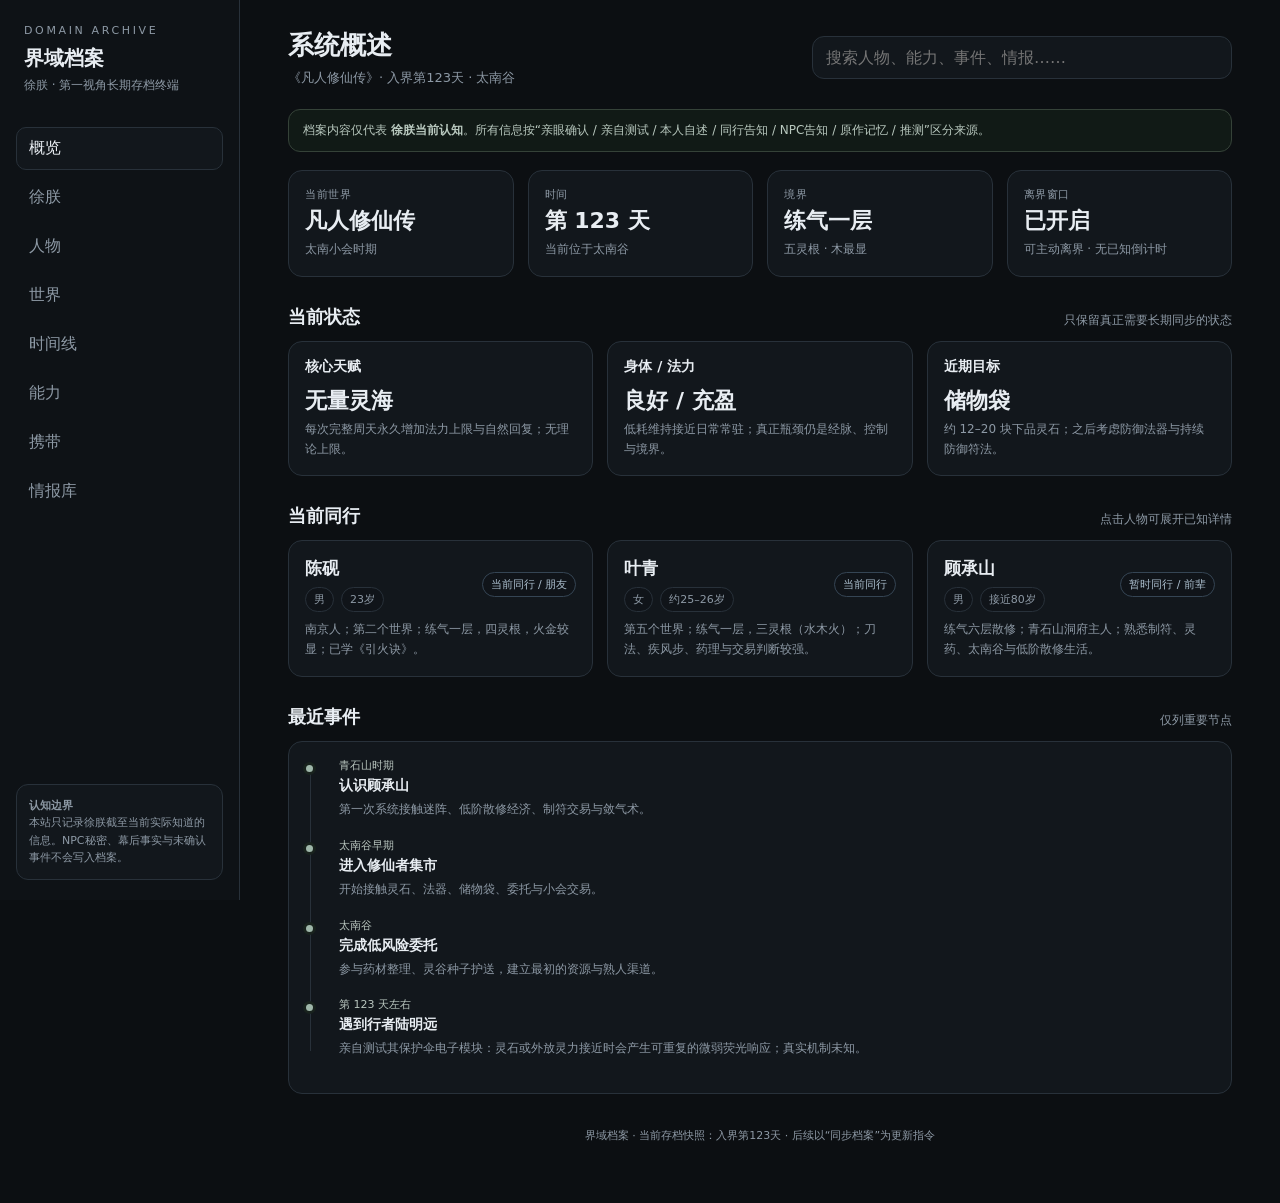
==== index.html @ 4cd14fdc "Add initial Jieyu Archive website" ====
<!doctype html>
<html lang="zh-CN">
<head>
<meta charset="utf-8" />
<meta name="viewport" content="width=device-width,initial-scale=1" />
<title>界域档案 · 徐朕</title>
<style>
:root{
  --bg:#0c0f12;--panel:#12171c;--panel2:#171d23;--text:#e8edf2;--muted:#8d99a5;--border:#28313a;
  --accent:#9fb7aa;--accent2:#c5d6cd;--danger:#c18f8f;--warn:#c9b889;--ok:#8fb39d;
}
*{box-sizing:border-box} html,body{margin:0;background:var(--bg);color:var(--text);font-family:Inter,ui-sans-serif,system-ui,-apple-system,"Segoe UI","PingFang SC","Microsoft YaHei",sans-serif}
button,input{font:inherit}.app{min-height:100vh;display:grid;grid-template-columns:240px 1fr}.sidebar{border-right:1px solid var(--border);padding:24px 16px;position:sticky;top:0;height:100vh;background:#0e1216}.brand{padding:0 8px 20px}.brand .eyebrow{font-size:11px;letter-spacing:.24em;color:var(--muted)}.brand h1{font-size:20px;margin:8px 0 4px}.brand p{margin:0;color:var(--muted);font-size:12px;line-height:1.6}.nav{display:flex;flex-direction:column;gap:6px;margin-top:12px}.nav button{border:1px solid transparent;background:transparent;color:var(--muted);padding:10px 12px;border-radius:10px;text-align:left;cursor:pointer}.nav button:hover,.nav button.active{color:var(--text);background:var(--panel);border-color:var(--border)}.side-note{position:absolute;bottom:20px;left:16px;right:16px;border:1px solid var(--border);background:var(--panel);border-radius:12px;padding:12px;font-size:11px;color:var(--muted);line-height:1.6}.main{padding:28px clamp(18px,4vw,48px) 60px;max-width:1400px;width:100%}.topbar{display:flex;gap:12px;align-items:center;justify-content:space-between;margin-bottom:22px}.title h2{margin:0;font-size:26px}.title p{margin:6px 0 0;color:var(--muted);font-size:13px}.search{width:min(420px,48vw);background:var(--panel);border:1px solid var(--border);border-radius:12px;color:var(--text);padding:11px 13px;outline:none}.search:focus{border-color:#51606c}.notice{border:1px solid #354238;background:#111a16;border-radius:12px;padding:12px 14px;color:#b9c9bf;font-size:12px;margin-bottom:18px}.grid{display:grid;gap:14px}.grid.cols4{grid-template-columns:repeat(4,minmax(0,1fr))}.grid.cols3{grid-template-columns:repeat(3,minmax(0,1fr))}.grid.cols2{grid-template-columns:repeat(2,minmax(0,1fr))}.card{background:var(--panel);border:1px solid var(--border);border-radius:14px;padding:16px;min-width:0}.card h3{font-size:14px;margin:0 0 10px}.card .big{font-size:22px;font-weight:650;margin:4px 0}.label{font-size:11px;color:var(--muted);letter-spacing:.06em}.muted{color:var(--muted)}.small{font-size:12px;line-height:1.65}.section{display:none}.section.active{display:block}.section-head{display:flex;align-items:end;justify-content:space-between;gap:12px;margin:28px 0 12px}.section-head h3{margin:0;font-size:18px}.section-head p{margin:0;color:var(--muted);font-size:12px}.chips{display:flex;gap:7px;flex-wrap:wrap}.chip{display:inline-flex;align-items:center;gap:5px;border:1px solid var(--border);border-radius:999px;padding:4px 8px;font-size:11px;color:var(--muted);background:#101419}.chip.ok{color:#adc9b7;border-color:#365044}.chip.warn{color:#d1c28f;border-color:#544b32}.chip.info{color:#a9bccb;border-color:#354554}.person{cursor:pointer;transition:.15s}.person:hover{transform:translateY(-1px);border-color:#3c4853}.person-top{display:flex;gap:10px;align-items:center;justify-content:space-between}.person-name{font-size:17px;font-weight:650}.person-meta{margin-top:8px;color:var(--muted);font-size:12px;line-height:1.65}.timeline{position:relative;padding-left:20px}.timeline:before{content:"";position:absolute;left:5px;top:8px;bottom:8px;width:1px;background:var(--border)}.event{position:relative;margin:0 0 18px;padding:0 0 0 14px}.event:before{content:"";position:absolute;left:-19px;top:7px;width:7px;height:7px;border-radius:50%;background:var(--accent);box-shadow:0 0 0 3px #18221d}.event h4{margin:0 0 5px;font-size:14px}.event p{margin:0;color:var(--muted);font-size:12px;line-height:1.65}.event .day{font-size:11px;color:#b9c6bf;margin-bottom:4px}.ability{display:flex;gap:14px;align-items:flex-start}.ability .symbol{width:38px;height:38px;border-radius:10px;border:1px solid var(--border);display:grid;place-items:center;background:var(--panel2);flex:none}.ability h4{margin:0 0 5px;font-size:14px}.ability p{margin:0;color:var(--muted);font-size:12px;line-height:1.6}.kv{display:grid;grid-template-columns:120px 1fr;gap:9px 14px;font-size:12px}.kv div:nth-child(odd){color:var(--muted)}.table{width:100%;border-collapse:collapse;font-size:12px}.table th,.table td{text-align:left;padding:10px 8px;border-bottom:1px solid var(--border);vertical-align:top}.table th{color:var(--muted);font-weight:500}.toolbar{display:flex;gap:8px;flex-wrap:wrap;margin-bottom:12px}.filter{border:1px solid var(--border);background:var(--panel);color:var(--muted);border-radius:999px;padding:7px 10px;font-size:11px;cursor:pointer}.filter.active{background:#18211c;color:var(--text);border-color:#3a4b41}.detail{margin-top:12px;border-top:1px solid var(--border);padding-top:12px;display:none}.person.open .detail{display:block}.world-split{display:grid;grid-template-columns:1fr 1fr;gap:14px}.source-tag{display:inline-block;padding:2px 6px;border-radius:6px;border:1px solid var(--border);font-size:10px;color:var(--muted);margin-left:6px}.footer{margin-top:34px;color:var(--muted);font-size:11px;text-align:center}
@media(max-width:900px){.app{grid-template-columns:1fr}.sidebar{position:static;height:auto;border-right:0;border-bottom:1px solid var(--border);padding:14px}.brand{padding-bottom:10px}.nav{flex-direction:row;overflow-x:auto}.nav button{white-space:nowrap}.side-note{position:static;margin-top:10px}.main{padding:20px 14px 80px}.grid.cols4,.grid.cols3{grid-template-columns:repeat(2,minmax(0,1fr))}.topbar{align-items:flex-start;flex-direction:column}.search{width:100%}.world-split{grid-template-columns:1fr}}
@media(max-width:560px){.grid.cols4,.grid.cols3,.grid.cols2{grid-template-columns:1fr}.kv{grid-template-columns:1fr}.kv div:nth-child(odd){margin-top:5px}.person-top{align-items:flex-start}}
</style>
</head>
<body>
<div class="app">
  <aside class="sidebar">
    <div class="brand"><div class="eyebrow">DOMAIN ARCHIVE</div><h1>界域档案</h1><p>徐朕 · 第一视角长期存档终端</p></div>
    <nav class="nav" id="nav">
      <button class="active" data-tab="overview">概览</button>
      <button data-tab="self">徐朕</button>
      <button data-tab="people">人物</button>
      <button data-tab="world">世界</button>
      <button data-tab="timeline">时间线</button>
      <button data-tab="abilities">能力</button>
      <button data-tab="inventory">携带</button>
      <button data-tab="intel">情报库</button>
    </nav>
    <div class="side-note"><b>认知边界</b><br>本站只记录徐朕截至当前实际知道的信息。NPC秘密、幕后事实与未确认事件不会写入档案。</div>
  </aside>

  <main class="main">
    <div class="topbar"><div class="title"><h2 id="pageTitle">系统概述</h2><p id="pageSub">《凡人修仙传》· 入界第123天 · 太南谷</p></div><input id="search" class="search" placeholder="搜索人物、能力、事件、情报……" /></div>
    <div class="notice">档案内容仅代表 <b>徐朕当前认知</b>。所有信息按“亲眼确认 / 亲自测试 / 本人自述 / 同行告知 / NPC告知 / 原作记忆 / 推测”区分来源。</div>

    <section class="section active" id="overview">
      <div class="grid cols4">
        <div class="card"><div class="label">当前世界</div><div class="big">凡人修仙传</div><div class="small muted">太南小会时期</div></div>
        <div class="card"><div class="label">时间</div><div class="big">第 123 天</div><div class="small muted">当前位于太南谷</div></div>
        <div class="card"><div class="label">境界</div><div class="big">练气一层</div><div class="small muted">五灵根 · 木最显</div></div>
        <div class="card"><div class="label">离界窗口</div><div class="big">已开启</div><div class="small muted">可主动离界 · 无已知倒计时</div></div>
      </div>
      <div class="section-head"><h3>当前状态</h3><p>只保留真正需要长期同步的状态</p></div>
      <div class="grid cols3">
        <div class="card"><h3>核心天赋</h3><div class="big">无量灵海</div><div class="small muted">每次完整周天永久增加法力上限与自然回复；无理论上限。</div></div>
        <div class="card"><h3>身体 / 法力</h3><div class="big">良好 / 充盈</div><div class="small muted">低耗维持接近日常常驻；真正瓶颈仍是经脉、控制与境界。</div></div>
        <div class="card"><h3>近期目标</h3><div class="big">储物袋</div><div class="small muted">约 12–20 块下品灵石；之后考虑防御法器与持续防御符法。</div></div>
      </div>
      <div class="section-head"><h3>当前同行</h3><p>点击人物可展开已知详情</p></div>
      <div class="grid cols3" id="overviewPeople"></div>
      <div class="section-head"><h3>最近事件</h3><p>仅列重要节点</p></div>
      <div class="card"><div class="timeline" id="recentTimeline"></div></div>
    </section>

    <section class="section" id="self">
      <div class="grid cols2">
        <div class="card"><h3>基础资料</h3><div class="kv"><div>姓名</div><div>徐朕</div><div>性别 / 年龄</div><div>男 · 24岁</div><div>身高 / 体重</div><div>185cm · 约70kg</div><div>现实背景</div><div>普通大专学历，无业，独居</div><div>已知技能</div><div>会开车；喜欢AI与科技产品；养蚂蚁发烧友</div><div>性格倾向</div><div>偏理性；不喜欢强行当队长</div></div></div>
        <div class="card"><h3>当前修行</h3><div class="kv"><div>境界</div><div>练气一层</div><div>灵根</div><div>五灵根：木最显，水土其次，火金较弱</div><div>主修</div><div>《长春功》前两层</div><div>状态</div><div>第一层稳定修炼中</div><div>离界窗口</div><div>已开启，可主动离界</div></div></div>
      </div>
      <div class="section-head"><h3>无量灵海</h3><p>核心长期成长记录</p></div>
      <div class="card"><div class="ability"><div class="symbol">∞</div><div><h4>无量灵海</h4><p>与生俱来。每完成一次完整周天，法力/灵力上限与自然回复速度永久增加，没有理论上限。可以与正式功法周天同步增长。</p><div class="chips" style="margin-top:10px"><span class="chip ok">亲自确认</span><span class="chip">永久成长</span><span class="chip">无需外部资源</span></div></div></div><hr style="border:0;border-top:1px solid var(--border);margin:16px 0"><div class="small"><b>明确限制：</b>不自动提升境界、单发法术威力、肉身、悟性。法力多 ≠ 瞬间输出无限；受经脉、身体承载、控制、境界与术法结构限制。</div></div>
      <div class="section-head"><h3>已知成长节点</h3></div>
      <div class="card"><div class="timeline"><div class="event"><div class="day">七玄门早期</div><h4>低强度行气逐渐可以边做事边维持</h4><p>搬药、赶路、重复工作时可保持部分周天。</p></div><div class="event"><div class="day">七玄门大战后</div><h4>连续火弹证明续航优势可用于斗法</h4><p>单发强度普通，但可把斗法拖入“谁先耗尽”的持续消耗。</p></div><div class="event"><div class="day">太南谷前</div><h4>低耗技能开始接近日常常驻</h4><p>敛气术等低强度消耗逐渐能被自然回复覆盖。</p></div></div></div>
    </section>

    <section class="section" id="people">
      <div class="toolbar" id="peopleFilters"><button class="filter active" data-filter="all">全部</button><button class="filter" data-filter="current">当前同行</button><button class="filter" data-filter="walker">行者</button><button class="filter" data-filter="npc">本世界人物</button><button class="filter" data-filter="apart">已分开</button></div>
      <div class="grid cols3" id="peopleGrid"></div>
    </section>

    <section class="section" id="world">
      <div class="grid cols3"><div class="card"><div class="label">世界 01</div><div class="big">凡人修仙传</div><div class="small muted">当前仍在世界内 · 离界窗口已开启</div></div><div class="card"><div class="label">已知地点</div><div class="big">5+</div><div class="small muted">七玄门、嘉元城、青石山、太南谷等</div></div><div class="card"><div class="label">世界状态</div><div class="big">已偏离原作</div><div class="small muted">原作只作为进入时的初始条件，不再视为固定剧情。</div></div></div>
      <div class="section-head"><h3>现实确认 vs 原作记忆</h3></div>
      <div class="world-split"><div class="card"><h3>进入后亲自确认</h3><ul class="small muted"><li>灵根、练气体系、灵石、法器、符箓、坊市/小会真实存在。</li><li>低阶散修生活核心是资源、交易、修炼与风险控制。</li><li>太南谷为修仙者聚集地之一。</li><li>七玄门大战中确有修仙者介入。</li></ul></div><div class="card"><h3>穿越前原作记忆</h3><ul class="small muted"><li>韩立是原作关键人物。</li><li>太南谷与原作早期修仙路线有关。</li><li>原作剧情现在只能作为参考，不能当作未来必然事件。</li></ul></div></div>
      <div class="section-head"><h3>已知地点</h3></div><div class="grid cols3"><div class="card"><h3>彩霞山 · 七玄门</h3><p class="small muted">早期落脚与修炼起点；已发生野狼帮大战。</p></div><div class="card"><h3>嘉元城</h3><p class="small muted">离开七玄门后的重要过渡地。</p></div><div class="card"><h3>青石山</h3><p class="small muted">顾承山洞府所在地；首次系统接触迷阵与散修生活。</p></div><div class="card"><h3>太南谷</h3><p class="small muted">当前所在地；散修交易、小会、委托与法器市场。</p></div></div>
    </section>

    <section class="section" id="timeline"><div class="card"><div class="timeline" id="fullTimeline"></div></div></section>

    <section class="section" id="abilities"><div class="grid cols2" id="abilitiesGrid"></div></section>

    <section class="section" id="inventory">
      <div class="grid cols4"><div class="card"><div class="label">私人灵石</div><div class="big">约 3</div><div class="small muted">下品灵石</div></div><div class="card"><div class="label">火弹符</div><div class="big">约 16</div><div class="small muted">自留</div></div><div class="card"><div class="label">护身符</div><div class="big">约 6</div><div class="small muted">自留</div></div><div class="card"><div class="label">共同资金</div><div class="big">0</div><div class="small muted">此前用于陈砚《引火诀》</div></div></div>
      <div class="section-head"><h3>携带清单</h3></div>
      <div class="card"><table class="table"><thead><tr><th>物品</th><th>分类</th><th>来源</th><th>当前认知</th></tr></thead><tbody><tr><td>《长春功》前两层</td><td>功法资料</td><td>韩立</td><td>当前主修</td></tr><tr><td>基础木行吐纳</td><td>功法资料</td><td>韩立</td><td>入门基础</td></tr><tr><td>《常用药录》</td><td>书籍</td><td>青牛镇</td><td>凡俗药材知识</td></tr><tr><td>火弹符 ×约16</td><td>战斗符箓</td><td>自行制作</td><td>可用于快速释放火弹</td></tr><tr><td>护身符 ×约6</td><td>防御符箓</td><td>自行制作</td><td>当前重要保命储备</td></tr></tbody></table></div>
    </section>

    <section class="section" id="intel">
      <div class="grid cols2" id="intelGrid"></div>
    </section>
    <div class="footer">界域档案 · 当前存档快照：入界第123天 · 后续以“同步档案”为更新指令</div>
  </main>
</div>
<script>
const people=[
 {name:'陈砚',gender:'男',age:'23岁',type:'walker current',status:'当前同行 / 朋友',summary:'南京人；第二个世界；练气一层，四灵根，火金较显；已学《引火诀》。',detail:'和徐朕在前往七玄门途中相识。当前实战手段仍少，但已正式进入修仙体系。',source:'本人自述 + 亲眼确认'},
 {name:'叶青',gender:'女',age:'约25–26岁',type:'walker current',status:'当前同行',summary:'第五个世界；练气一层，三灵根（水木火）；刀法、疾风步、药理与交易判断较强。',detail:'比徐朕更早进入本世界约四个月，曾通过厉飞雨路线建立七玄门身份与资源。',source:'本人自述 + 亲眼确认'},
 {name:'顾承山',gender:'男',age:'接近80岁',type:'npc current',status:'暂时同行 / 前辈',summary:'练气六层散修；青石山洞府主人；熟悉制符、灵药、太南谷与低阶散修生活。',detail:'曾用二十张火弹符换取敛气术，并带徐朕等进入太南谷。',source:'NPC自述 + 亲眼确认'},
 {name:'陆明远',gender:'男',age:'约25岁',type:'walker',status:'初步合作',summary:'杭州人；第三个世界；练气一层，四灵根，偏土；现实做过机械设计。',detail:'前一明确世界为《生化危机》电影版。持有保护伞设施工业腕带与若干传感器/电子模块。已和徐朕约定有机会共同研究“科技 × 超凡”。',source:'本人自述 + 部分亲自测试'},
 {name:'沈修',gender:'男',age:'表面约20岁',type:'walker apart',status:'已分开 / 去向未知',summary:'第四个世界；无灵根；有弱念动力，几公斤级，精细控制较好。',detail:'最后确认时离界窗口已经开启，之后选择留一段时间再离界；目前无法确认是否仍在本世界。',source:'本人自述 + 亲眼确认'},
 {name:'韩立',gender:'男',age:'约17岁',type:'npc apart',status:'可信联系人 / 已分开',summary:'本世界重要人物。曾给予徐朕基础修仙体系的关键帮助。',detail:'包括测灵根、行气、护体行气、驱物术、火弹术、《长春功》前两层、护身符等。关系不是师徒，也不是无条件盟友。',source:'亲眼确认'},
];
const events=[
 {day:'第 1 天',title:'进入《凡人修仙传》',text:'以镜州普通青年身份进入世界；无传统任务面板。'},
 {day:'早期',title:'加入七玄门药童体系',text:'与陈砚、沈修相识，并逐步接触韩立。'},
 {day:'七玄门时期',title:'确认五灵根并开始修仙',text:'韩立测得五灵根；学习基础行气、护体、驱物术与火弹术。'},
 {day:'第 85 天',title:'七玄门大战 · 首次修仙者实战',text:'连续释放7枚火弹消耗敌方黄色护罩；经脉先出现胀痛。证明无量灵海有明显续航优势，但护身符被敌方法术击碎也证明并不无敌。'},
 {day:'大战后',title:'随韩立离开七玄门',text:'获得《长春功》前两层，开始真正建立练气修炼体系。'},
 {day:'约第 93 天',title:'离界窗口首次开启',text:'可以主动离界，但没有倒计时；选择继续留在本世界。'},
 {day:'青石山时期',title:'认识顾承山',text:'第一次系统接触迷阵、低阶散修经济、制符交易与敛气术。'},
 {day:'太南谷早期',title:'进入修仙者集市',text:'开始接触灵石、法器、储物袋、委托与小会交易。'},
 {day:'太南谷',title:'完成低风险委托',text:'参与药材整理、灵谷种子护送，建立最初的资源与熟人渠道。'},
 {day:'第 123 天左右',title:'遇到行者陆明远',text:'亲自测试其保护伞电子模块：灵石或外放灵力接近时会产生可重复的微弱荧光响应；真实机制未知。'},
];
const abilities=[
 ['无量灵海','天赋','每次完整周天永久增加法力上限与自然回复，无理论上限。','瓶颈：经脉、肉身、控制、境界、术法结构。','亲自确认'],
 ['《长春功》','功法','当前主修，第一层稳定修炼中；正式周天可同步推动无量灵海。','五灵根导致外界吸灵效率仍差。','韩立传授'],
 ['火弹术','法术','入门；单发普通，但连续施放续航优势明显。','高速连续施放会先压到经脉吞吐。','亲自实战'],
 ['驱物术','法术','入门；可控制小石子、短刀级物体并进行粗糙轨迹控制。','精细控制和速度仍弱。','韩立传授'],
 ['敛气术','法术','入门；低耗，可长期维持，降低灵力异常的外在显眼程度。','瞒不过高阶修士认真探查。','顾承山交易'],
 ['护体行气','技巧','将灵力附于皮肉筋骨附近，减轻冲击。','不是完整防御术法，更不是无敌罡气。','韩立传授'],
 ['灵力灌体','技巧','可短时强化拳脚、腿部爆发与局部抗击。','身体和经脉仍承受反冲。','自行摸索'],
 ['疾风步','武学','凡俗轻功，可与灵力灌腿结合形成更稳定的短距爆发。','目前仍属入门。','叶青交换'],
 ['制符','技艺','火弹符已较稳定；护身符初学。适合把日常恢复溢出的灵力转化为库存。','材料、手腕、精神、成功率与销售渠道仍是瓶颈。','韩立/顾承山指点'],
];
const intel=[
 ['陆明远：保护伞电子模块会响应灵力','亲自测试','已确认','灵石或外放灵力靠近时产生可重复微弱荧光；强度似乎随灵力增强而变。'],
 ['保护伞电子模块的真实响应机制','未知','未确认','可能是材料本身响应、电子结构受影响或其他机制；现阶段无仪器无法判断。'],
 ['离界窗口因人而异','综合观察','高可信推测','徐朕、沈修、陆明远等开启时间不同；不像统一世界任务。'],
 ['离界窗口可作为紧急撤离手段','自身感知','推测','需要集中意识，因此不能视为濒死自动保命。'],
 ['原作剧情会继续按原作发生','原作记忆','不可靠','进入世界后已有多名行者产生干预，原作只能用于辨认初始背景。'],
 ['低阶散修委托存在真实风险差','顾承山告知','已确认','纸面上的“低阶”“安全”等描述不能替代现场判断。'],
];
function personCard(p){return `<div class="card person" data-type="${p.type}" data-search="${p.name} ${p.summary} ${p.detail}"><div class="person-top"><div><div class="person-name">${p.name}</div><div class="chips" style="margin-top:7px"><span class="chip">${p.gender}</span><span class="chip">${p.age}</span></div></div><span class="chip info">${p.status}</span></div><div class="person-meta">${p.summary}</div><div class="detail small"><b>已知详情</b><br>${p.detail}<br><br><span class="muted">信息来源：${p.source}</span></div></div>`}
function eventHtml(e){return `<div class="event" data-search="${e.day} ${e.title} ${e.text}"><div class="day">${e.day}</div><h4>${e.title}</h4><p>${e.text}</p></div>`}
function abilityHtml(a){return `<div class="card" data-search="${a.join(' ')}"><div class="ability"><div class="symbol">${a[0][0]}</div><div><h4>${a[0]}</h4><div class="chips" style="margin-bottom:8px"><span class="chip">${a[1]}</span><span class="chip ok">${a[4]}</span></div><p>${a[2]}</p><p style="margin-top:7px"><b>限制：</b>${a[3]}</p></div></div></div>`}
function intelHtml(x){return `<div class="card" data-search="${x.join(' ')}"><h3>${x[0]}</h3><div class="chips"><span class="chip">${x[1]}</span><span class="chip ${x[2].includes('确认')?'ok':'warn'}">${x[2]}</span></div><p class="small muted">${x[3]}</p></div>`}
document.querySelector('#peopleGrid').innerHTML=people.map(personCard).join('');
document.querySelector('#overviewPeople').innerHTML=people.filter(p=>p.type.includes('current')).map(personCard).join('');
document.querySelector('#fullTimeline').innerHTML=events.map(eventHtml).join('');
document.querySelector('#recentTimeline').innerHTML=events.slice(-4).map(eventHtml).join('');
document.querySelector('#abilitiesGrid').innerHTML=abilities.map(abilityHtml).join('');
document.querySelector('#intelGrid').innerHTML=intel.map(intelHtml).join('');

document.addEventListener('click',e=>{const pc=e.target.closest('.person');if(pc) pc.classList.toggle('open')});
const titles={overview:['系统概述','《凡人修仙传》· 入界第123天 · 太南谷'],self:['徐朕档案','当前个人能力、状态与成长记录'],people:['人物档案','只显示徐朕已经掌握的人物信息'],world:['世界档案','世界现实与原作记忆分离记录'],timeline:['时间线','重要事件与成长节点'],abilities:['能力与技艺','来源、效果、限制与掌握程度'],inventory:['携带与资源','当前已知个人物品与资源'],intel:['情报库','确认、传闻、推测与未知机制']};
document.querySelectorAll('#nav button').forEach(btn=>btn.addEventListener('click',()=>{document.querySelectorAll('#nav button').forEach(b=>b.classList.remove('active'));btn.classList.add('active');document.querySelectorAll('.section').forEach(s=>s.classList.remove('active'));document.getElementById(btn.dataset.tab).classList.add('active');document.getElementById('pageTitle').textContent=titles[btn.dataset.tab][0];document.getElementById('pageSub').textContent=titles[btn.dataset.tab][1];window.scrollTo({top:0,behavior:'smooth'});}));
document.querySelectorAll('#peopleFilters .filter').forEach(b=>b.addEventListener('click',()=>{document.querySelectorAll('#peopleFilters .filter').forEach(x=>x.classList.remove('active'));b.classList.add('active');const f=b.dataset.filter;document.querySelectorAll('#peopleGrid .person').forEach(c=>{c.style.display=(f==='all'||c.dataset.type.includes(f))?'block':'none'})}));
document.getElementById('search').addEventListener('input',e=>{const q=e.target.value.trim().toLowerCase();document.querySelectorAll('[data-search]').forEach(el=>{el.style.opacity=!q||el.dataset.search.toLowerCase().includes(q)?'1':'.18'});});
</script>
</body>
</html>
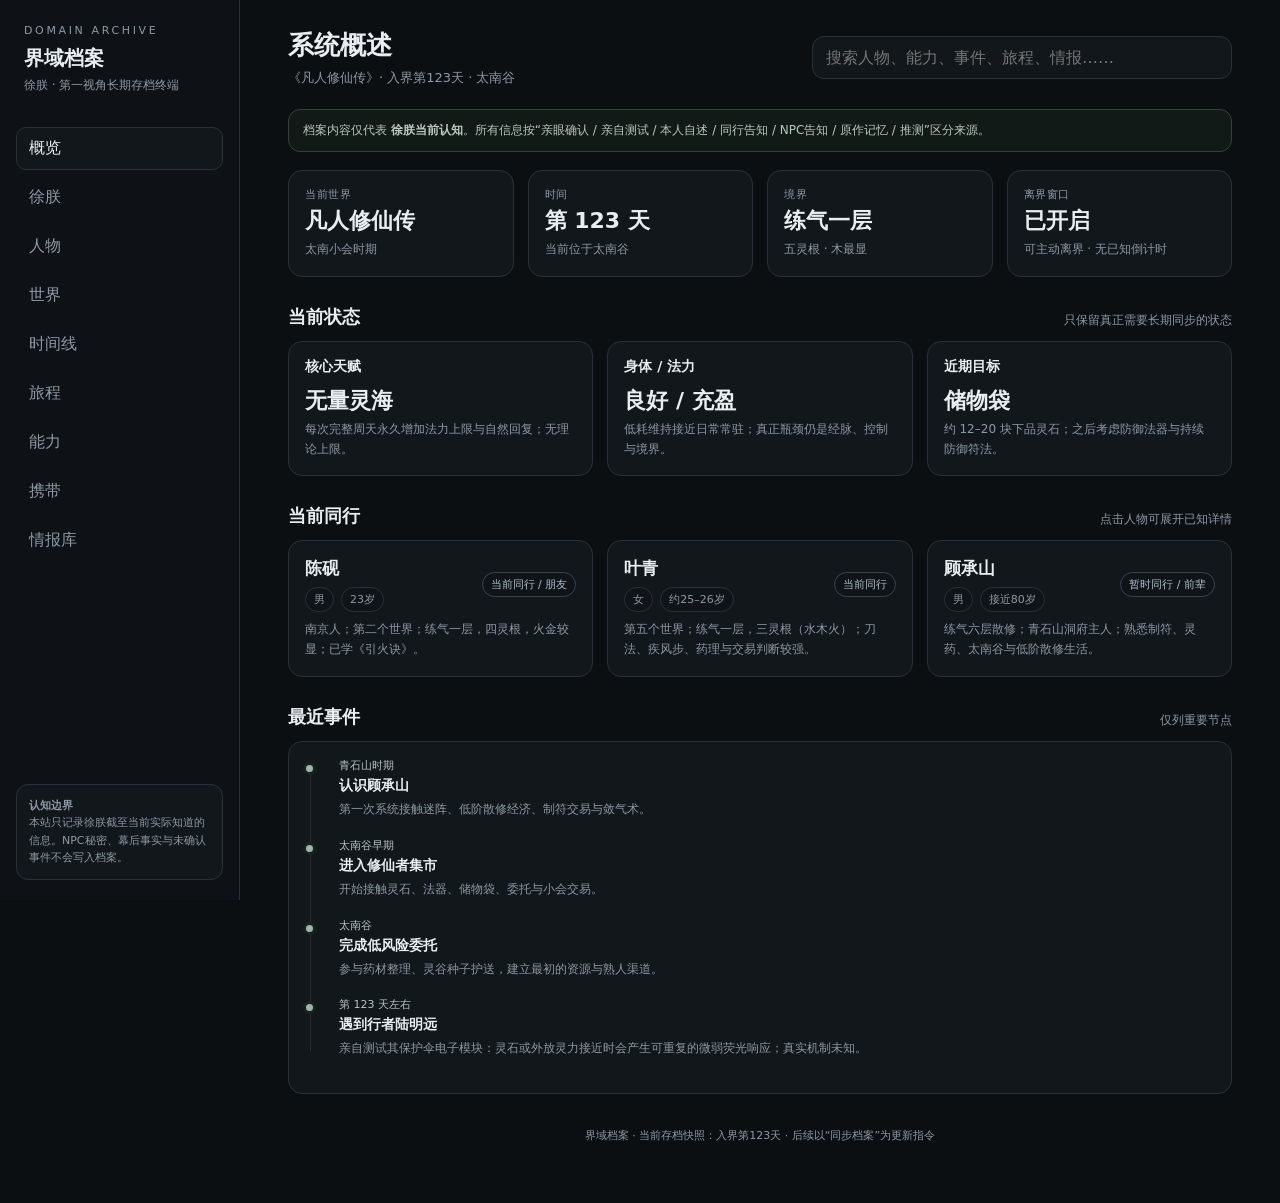
==== commit 0bf01dad: "Center desktop layout and add Journey archive view" ====
--- a/index.html
+++ b/index.html
@@ -9,10 +9,18 @@
   --bg:#0c0f12;--panel:#12171c;--panel2:#171d23;--text:#e8edf2;--muted:#8d99a5;--border:#28313a;
   --accent:#9fb7aa;--accent2:#c5d6cd;--danger:#c18f8f;--warn:#c9b889;--ok:#8fb39d;
 }
-*{box-sizing:border-box} html,body{margin:0;background:var(--bg);color:var(--text);font-family:Inter,ui-sans-serif,system-ui,-apple-system,"Segoe UI","PingFang SC","Microsoft YaHei",sans-serif}
-button,input{font:inherit}.app{min-height:100vh;display:grid;grid-template-columns:240px 1fr}.sidebar{border-right:1px solid var(--border);padding:24px 16px;position:sticky;top:0;height:100vh;background:#0e1216}.brand{padding:0 8px 20px}.brand .eyebrow{font-size:11px;letter-spacing:.24em;color:var(--muted)}.brand h1{font-size:20px;margin:8px 0 4px}.brand p{margin:0;color:var(--muted);font-size:12px;line-height:1.6}.nav{display:flex;flex-direction:column;gap:6px;margin-top:12px}.nav button{border:1px solid transparent;background:transparent;color:var(--muted);padding:10px 12px;border-radius:10px;text-align:left;cursor:pointer}.nav button:hover,.nav button.active{color:var(--text);background:var(--panel);border-color:var(--border)}.side-note{position:absolute;bottom:20px;left:16px;right:16px;border:1px solid var(--border);background:var(--panel);border-radius:12px;padding:12px;font-size:11px;color:var(--muted);line-height:1.6}.main{padding:28px clamp(18px,4vw,48px) 60px;max-width:1400px;width:100%}.topbar{display:flex;gap:12px;align-items:center;justify-content:space-between;margin-bottom:22px}.title h2{margin:0;font-size:26px}.title p{margin:6px 0 0;color:var(--muted);font-size:13px}.search{width:min(420px,48vw);background:var(--panel);border:1px solid var(--border);border-radius:12px;color:var(--text);padding:11px 13px;outline:none}.search:focus{border-color:#51606c}.notice{border:1px solid #354238;background:#111a16;border-radius:12px;padding:12px 14px;color:#b9c9bf;font-size:12px;margin-bottom:18px}.grid{display:grid;gap:14px}.grid.cols4{grid-template-columns:repeat(4,minmax(0,1fr))}.grid.cols3{grid-template-columns:repeat(3,minmax(0,1fr))}.grid.cols2{grid-template-columns:repeat(2,minmax(0,1fr))}.card{background:var(--panel);border:1px solid var(--border);border-radius:14px;padding:16px;min-width:0}.card h3{font-size:14px;margin:0 0 10px}.card .big{font-size:22px;font-weight:650;margin:4px 0}.label{font-size:11px;color:var(--muted);letter-spacing:.06em}.muted{color:var(--muted)}.small{font-size:12px;line-height:1.65}.section{display:none}.section.active{display:block}.section-head{display:flex;align-items:end;justify-content:space-between;gap:12px;margin:28px 0 12px}.section-head h3{margin:0;font-size:18px}.section-head p{margin:0;color:var(--muted);font-size:12px}.chips{display:flex;gap:7px;flex-wrap:wrap}.chip{display:inline-flex;align-items:center;gap:5px;border:1px solid var(--border);border-radius:999px;padding:4px 8px;font-size:11px;color:var(--muted);background:#101419}.chip.ok{color:#adc9b7;border-color:#365044}.chip.warn{color:#d1c28f;border-color:#544b32}.chip.info{color:#a9bccb;border-color:#354554}.person{cursor:pointer;transition:.15s}.person:hover{transform:translateY(-1px);border-color:#3c4853}.person-top{display:flex;gap:10px;align-items:center;justify-content:space-between}.person-name{font-size:17px;font-weight:650}.person-meta{margin-top:8px;color:var(--muted);font-size:12px;line-height:1.65}.timeline{position:relative;padding-left:20px}.timeline:before{content:"";position:absolute;left:5px;top:8px;bottom:8px;width:1px;background:var(--border)}.event{position:relative;margin:0 0 18px;padding:0 0 0 14px}.event:before{content:"";position:absolute;left:-19px;top:7px;width:7px;height:7px;border-radius:50%;background:var(--accent);box-shadow:0 0 0 3px #18221d}.event h4{margin:0 0 5px;font-size:14px}.event p{margin:0;color:var(--muted);font-size:12px;line-height:1.65}.event .day{font-size:11px;color:#b9c6bf;margin-bottom:4px}.ability{display:flex;gap:14px;align-items:flex-start}.ability .symbol{width:38px;height:38px;border-radius:10px;border:1px solid var(--border);display:grid;place-items:center;background:var(--panel2);flex:none}.ability h4{margin:0 0 5px;font-size:14px}.ability p{margin:0;color:var(--muted);font-size:12px;line-height:1.6}.kv{display:grid;grid-template-columns:120px 1fr;gap:9px 14px;font-size:12px}.kv div:nth-child(odd){color:var(--muted)}.table{width:100%;border-collapse:collapse;font-size:12px}.table th,.table td{text-align:left;padding:10px 8px;border-bottom:1px solid var(--border);vertical-align:top}.table th{color:var(--muted);font-weight:500}.toolbar{display:flex;gap:8px;flex-wrap:wrap;margin-bottom:12px}.filter{border:1px solid var(--border);background:var(--panel);color:var(--muted);border-radius:999px;padding:7px 10px;font-size:11px;cursor:pointer}.filter.active{background:#18211c;color:var(--text);border-color:#3a4b41}.detail{margin-top:12px;border-top:1px solid var(--border);padding-top:12px;display:none}.person.open .detail{display:block}.world-split{display:grid;grid-template-columns:1fr 1fr;gap:14px}.source-tag{display:inline-block;padding:2px 6px;border-radius:6px;border:1px solid var(--border);font-size:10px;color:var(--muted);margin-left:6px}.footer{margin-top:34px;color:var(--muted);font-size:11px;text-align:center}
-@media(max-width:900px){.app{grid-template-columns:1fr}.sidebar{position:static;height:auto;border-right:0;border-bottom:1px solid var(--border);padding:14px}.brand{padding-bottom:10px}.nav{flex-direction:row;overflow-x:auto}.nav button{white-space:nowrap}.side-note{position:static;margin-top:10px}.main{padding:20px 14px 80px}.grid.cols4,.grid.cols3{grid-template-columns:repeat(2,minmax(0,1fr))}.topbar{align-items:flex-start;flex-direction:column}.search{width:100%}.world-split{grid-template-columns:1fr}}
-@media(max-width:560px){.grid.cols4,.grid.cols3,.grid.cols2{grid-template-columns:1fr}.kv{grid-template-columns:1fr}.kv div:nth-child(odd){margin-top:5px}.person-top{align-items:flex-start}}
+*{box-sizing:border-box}html,body{margin:0;background:var(--bg);color:var(--text);font-family:Inter,ui-sans-serif,system-ui,-apple-system,"Segoe UI","PingFang SC","Microsoft YaHei",sans-serif}button,input{font:inherit}
+.app{min-height:100vh;display:grid;grid-template-columns:240px minmax(0,1fr)}
+.sidebar{border-right:1px solid var(--border);padding:24px 16px;position:sticky;top:0;height:100vh;background:#0e1216}.brand{padding:0 8px 20px}.brand .eyebrow{font-size:11px;letter-spacing:.24em;color:var(--muted)}.brand h1{font-size:20px;margin:8px 0 4px}.brand p{margin:0;color:var(--muted);font-size:12px;line-height:1.6}.nav{display:flex;flex-direction:column;gap:6px;margin-top:12px}.nav button{border:1px solid transparent;background:transparent;color:var(--muted);padding:10px 12px;border-radius:10px;text-align:left;cursor:pointer}.nav button:hover,.nav button.active{color:var(--text);background:var(--panel);border-color:var(--border)}.side-note{position:absolute;bottom:20px;left:16px;right:16px;border:1px solid var(--border);background:var(--panel);border-radius:12px;padding:12px;font-size:11px;color:var(--muted);line-height:1.6}
+.main{padding:28px clamp(18px,4vw,48px) 60px;width:100%;max-width:1400px;justify-self:center}.topbar{display:flex;gap:12px;align-items:center;justify-content:space-between;margin-bottom:22px}.title h2{margin:0;font-size:26px}.title p{margin:6px 0 0;color:var(--muted);font-size:13px}.search{width:min(420px,48vw);background:var(--panel);border:1px solid var(--border);border-radius:12px;color:var(--text);padding:11px 13px;outline:none}.search:focus{border-color:#51606c}.notice{border:1px solid #354238;background:#111a16;border-radius:12px;padding:12px 14px;color:#b9c9bf;font-size:12px;margin-bottom:18px}
+.grid{display:grid;gap:14px}.grid.cols4{grid-template-columns:repeat(4,minmax(0,1fr))}.grid.cols3{grid-template-columns:repeat(3,minmax(0,1fr))}.grid.cols2{grid-template-columns:repeat(2,minmax(0,1fr))}.card{background:var(--panel);border:1px solid var(--border);border-radius:14px;padding:16px;min-width:0}.card h3{font-size:14px;margin:0 0 10px}.card .big{font-size:22px;font-weight:650;margin:4px 0}.label{font-size:11px;color:var(--muted);letter-spacing:.06em}.muted{color:var(--muted)}.small{font-size:12px;line-height:1.65}.section{display:none}.section.active{display:block}.section-head{display:flex;align-items:end;justify-content:space-between;gap:12px;margin:28px 0 12px}.section-head h3{margin:0;font-size:18px}.section-head p{margin:0;color:var(--muted);font-size:12px}.chips{display:flex;gap:7px;flex-wrap:wrap}.chip{display:inline-flex;align-items:center;gap:5px;border:1px solid var(--border);border-radius:999px;padding:4px 8px;font-size:11px;color:var(--muted);background:#101419}.chip.ok{color:#adc9b7;border-color:#365044}.chip.warn{color:#d1c28f;border-color:#544b32}.chip.info{color:#a9bccb;border-color:#354554}
+.person{cursor:pointer;transition:.15s}.person:hover,.chapter:hover{transform:translateY(-1px);border-color:#3c4853}.person-top{display:flex;gap:10px;align-items:center;justify-content:space-between}.person-name{font-size:17px;font-weight:650}.person-meta{margin-top:8px;color:var(--muted);font-size:12px;line-height:1.65}.detail{margin-top:12px;border-top:1px solid var(--border);padding-top:12px;display:none}.person.open .detail,.chapter.open .chapter-body{display:block}
+.timeline{position:relative;padding-left:20px}.timeline:before{content:"";position:absolute;left:5px;top:8px;bottom:8px;width:1px;background:var(--border)}.event{position:relative;margin:0 0 18px;padding:0 0 0 14px}.event:before{content:"";position:absolute;left:-19px;top:7px;width:7px;height:7px;border-radius:50%;background:var(--accent);box-shadow:0 0 0 3px #18221d}.event h4{margin:0 0 5px;font-size:14px}.event p{margin:0;color:var(--muted);font-size:12px;line-height:1.65}.event .day{font-size:11px;color:#b9c6bf;margin-bottom:4px}
+.ability{display:flex;gap:14px;align-items:flex-start}.ability .symbol{width:38px;height:38px;border-radius:10px;border:1px solid var(--border);display:grid;place-items:center;background:var(--panel2);flex:none}.ability h4{margin:0 0 5px;font-size:14px}.ability p{margin:0;color:var(--muted);font-size:12px;line-height:1.6}.kv{display:grid;grid-template-columns:120px 1fr;gap:9px 14px;font-size:12px}.kv div:nth-child(odd){color:var(--muted)}.table{width:100%;border-collapse:collapse;font-size:12px}.table th,.table td{text-align:left;padding:10px 8px;border-bottom:1px solid var(--border);vertical-align:top}.table th{color:var(--muted);font-weight:500}.toolbar{display:flex;gap:8px;flex-wrap:wrap;margin-bottom:12px}.filter{border:1px solid var(--border);background:var(--panel);color:var(--muted);border-radius:999px;padding:7px 10px;font-size:11px;cursor:pointer}.filter.active{background:#18211c;color:var(--text);border-color:#3a4b41}.world-split{display:grid;grid-template-columns:1fr 1fr;gap:14px}.source-tag{display:inline-block;padding:2px 6px;border-radius:6px;border:1px solid var(--border);font-size:10px;color:var(--muted);margin-left:6px}.footer{margin-top:34px;color:var(--muted);font-size:11px;text-align:center}
+.journey-hero{display:grid;grid-template-columns:1.5fr .8fr;gap:14px;margin-bottom:14px}.journey-kicker{font-size:11px;color:var(--muted);letter-spacing:.12em}.journey-title{font-size:24px;font-weight:700;margin:6px 0 8px}.chapter{cursor:pointer;transition:.15s}.chapter-head{display:grid;grid-template-columns:72px 1fr auto;gap:14px;align-items:start}.chapter-no{font-size:11px;color:var(--muted);padding-top:3px}.chapter h4{margin:0 0 5px;font-size:15px}.chapter-summary{margin:0;color:var(--muted);font-size:12px;line-height:1.65}.chapter-body{display:none;margin-top:14px;padding-top:14px;border-top:1px solid var(--border);font-size:12px;line-height:1.8;color:#cbd3da}.chapter-body p{margin:0 0 10px}.chapter-body p:last-child{margin-bottom:0}.chapter-arrow{color:var(--muted);font-size:12px;padding-top:2px}.chapter.open .chapter-arrow{transform:rotate(90deg)}
+@media(min-width:1800px){.main{max-width:1520px}}
+@media(max-width:900px){.app{grid-template-columns:1fr}.sidebar{position:static;height:auto;border-right:0;border-bottom:1px solid var(--border);padding:14px}.brand{padding-bottom:10px}.nav{flex-direction:row;overflow-x:auto}.nav button{white-space:nowrap}.side-note{position:static;margin-top:10px}.main{padding:20px 14px 80px;max-width:none;justify-self:stretch}.grid.cols4,.grid.cols3{grid-template-columns:repeat(2,minmax(0,1fr))}.topbar{align-items:flex-start;flex-direction:column}.search{width:100%}.world-split,.journey-hero{grid-template-columns:1fr}}
+@media(max-width:560px){.grid.cols4,.grid.cols3,.grid.cols2{grid-template-columns:1fr}.kv{grid-template-columns:1fr}.kv div:nth-child(odd){margin-top:5px}.person-top{align-items:flex-start}.chapter-head{grid-template-columns:1fr auto}.chapter-no{grid-column:1/-1}.chapter-arrow{grid-column:2;grid-row:2}}
 </style>
 </head>
 <body>
@@ -25,6 +33,7 @@
       <button data-tab="people">人物</button>
       <button data-tab="world">世界</button>
       <button data-tab="timeline">时间线</button>
+      <button data-tab="journey">旅程</button>
       <button data-tab="abilities">能力</button>
       <button data-tab="inventory">携带</button>
       <button data-tab="intel">情报库</button>
@@ -33,7 +42,7 @@
   </aside>
 
   <main class="main">
-    <div class="topbar"><div class="title"><h2 id="pageTitle">系统概述</h2><p id="pageSub">《凡人修仙传》· 入界第123天 · 太南谷</p></div><input id="search" class="search" placeholder="搜索人物、能力、事件、情报……" /></div>
+    <div class="topbar"><div class="title"><h2 id="pageTitle">系统概述</h2><p id="pageSub">《凡人修仙传》· 入界第123天 · 太南谷</p></div><input id="search" class="search" placeholder="搜索人物、能力、事件、旅程、情报……" /></div>
     <div class="notice">档案内容仅代表 <b>徐朕当前认知</b>。所有信息按“亲眼确认 / 亲自测试 / 本人自述 / 同行告知 / NPC告知 / 原作记忆 / 推测”区分来源。</div>
 
     <section class="section active" id="overview">
@@ -63,7 +72,7 @@
       <div class="section-head"><h3>无量灵海</h3><p>核心长期成长记录</p></div>
       <div class="card"><div class="ability"><div class="symbol">∞</div><div><h4>无量灵海</h4><p>与生俱来。每完成一次完整周天，法力/灵力上限与自然回复速度永久增加，没有理论上限。可以与正式功法周天同步增长。</p><div class="chips" style="margin-top:10px"><span class="chip ok">亲自确认</span><span class="chip">永久成长</span><span class="chip">无需外部资源</span></div></div></div><hr style="border:0;border-top:1px solid var(--border);margin:16px 0"><div class="small"><b>明确限制：</b>不自动提升境界、单发法术威力、肉身、悟性。法力多 ≠ 瞬间输出无限；受经脉、身体承载、控制、境界与术法结构限制。</div></div>
       <div class="section-head"><h3>已知成长节点</h3></div>
-      <div class="card"><div class="timeline"><div class="event"><div class="day">七玄门早期</div><h4>低强度行气逐渐可以边做事边维持</h4><p>搬药、赶路、重复工作时可保持部分周天。</p></div><div class="event"><div class="day">七玄门大战后</div><h4>连续火弹证明续航优势可用于斗法</h4><p>单发强度普通，但可把斗法拖入“谁先耗尽”的持续消耗。</p></div><div class="event"><div class="day">太南谷前</div><h4>低耗技能开始接近日常常驻</h4><p>敛气术等低强度消耗逐渐能被自然回复覆盖。</p></div></div></div>
+      <div class="card"><div class="timeline"><div class="event"><div class="day">七玄门早期</div><h4>低强度行气逐渐可以边做事边维持</h4><p>搬药、赶路、重复工作时可保持部分周天。</p></div><div class="event"><div class="day">七玄门大战后</div><h4>连续火弹证明续航优势可用于斗法</h4><p>单发强度普通，但可把斗法拖入持续消耗。</p></div><div class="event"><div class="day">太南谷前</div><h4>低耗技能开始接近日常常驻</h4><p>敛气术等低强度消耗逐渐能被自然回复覆盖。</p></div></div></div>
     </section>
 
     <section class="section" id="people">
@@ -80,6 +89,15 @@
 
     <section class="section" id="timeline"><div class="card"><div class="timeline" id="fullTimeline"></div></div></section>
 
+    <section class="section" id="journey">
+      <div class="journey-hero">
+        <div class="card"><div class="journey-kicker">WORLD 01 · CANON JOURNEY</div><div class="journey-title">《凡人修仙传》</div><p class="small muted">这里保存的是已经发生的正史章节。当前版本是根据可靠记录整理的章节级正文，不冒充逐字聊天原文；后续自然剧情段结束时继续追加。</p><div class="chips" style="margin-top:12px"><span class="chip ok">正史</span><span class="chip">第一视角</span><span class="chip">8章已归档</span></div></div>
+        <div class="card"><div class="label">当前进度</div><div class="big">太南小会</div><div class="small muted">第123天左右</div><hr style="border:0;border-top:1px solid var(--border);margin:14px 0"><div class="label">最近章节</div><div style="margin-top:7px;font-size:14px">陆明远与跨体系实验</div></div>
+      </div>
+      <div class="section-head"><h3>正史章节</h3><p>点击章节展开整理正文</p></div>
+      <div class="grid" id="chaptersGrid"></div>
+    </section>
+
     <section class="section" id="abilities"><div class="grid cols2" id="abilitiesGrid"></div></section>
 
     <section class="section" id="inventory">
@@ -88,9 +106,7 @@
       <div class="card"><table class="table"><thead><tr><th>物品</th><th>分类</th><th>来源</th><th>当前认知</th></tr></thead><tbody><tr><td>《长春功》前两层</td><td>功法资料</td><td>韩立</td><td>当前主修</td></tr><tr><td>基础木行吐纳</td><td>功法资料</td><td>韩立</td><td>入门基础</td></tr><tr><td>《常用药录》</td><td>书籍</td><td>青牛镇</td><td>凡俗药材知识</td></tr><tr><td>火弹符 ×约16</td><td>战斗符箓</td><td>自行制作</td><td>可用于快速释放火弹</td></tr><tr><td>护身符 ×约6</td><td>防御符箓</td><td>自行制作</td><td>当前重要保命储备</td></tr></tbody></table></div>
     </section>
 
-    <section class="section" id="intel">
-      <div class="grid cols2" id="intelGrid"></div>
-    </section>
+    <section class="section" id="intel"><div class="grid cols2" id="intelGrid"></div></section>
     <div class="footer">界域档案 · 当前存档快照：入界第123天 · 后续以“同步档案”为更新指令</div>
   </main>
 </div>
@@ -115,6 +131,16 @@
  {day:'太南谷',title:'完成低风险委托',text:'参与药材整理、灵谷种子护送，建立最初的资源与熟人渠道。'},
  {day:'第 123 天左右',title:'遇到行者陆明远',text:'亲自测试其保护伞电子模块：灵石或外放灵力接近时会产生可重复的微弱荧光响应；真实机制未知。'},
 ];
+const chapters=[
+ {no:'第一章',title:'初入镜州',range:'第1天起',summary:'第一次进入《凡人修仙传》，以普通镜州青年身份开始生存，并确认这里不是带任务栏的副本世界。',body:['徐朕进入世界时拥有的只是粗布衣、少量碎银铜钱、水囊与干粮，身份也只是一个父母早亡、无田无业、外出谋生的镜州青年。','最早真正特殊的东西来自身体内部：哪怕没有系统面板，也能感到一股极少的灵力，以及只要完整运行周天便会永久增长的“无量灵海”。这意味着时间本身开始成为资源。']},
+ {no:'第二章',title:'七玄门与同行者',range:'早期',summary:'进入七玄门体系，认识陈砚、沈修，并开始与韩立建立谨慎可信的联系。',body:['七玄门时期，徐朕没有成为天才弟子，而是从药房、药园和基础身体训练开始。陈砚与沈修逐步被确认也是行者。','韩立后来为徐朕测试灵根：五灵根，木最明显，水土次之，火金较弱。常规资质很差，但体内灵力恢复和总量增长异常，这也让韩立多次提醒必须隐藏。']},
+ {no:'第三章',title:'从“有法力”到真正修仙',range:'七玄门时期',summary:'学习火弹术、驱物术、护体行气、灵力灌体等手段，逐渐理解“法力池”和“瞬时输出”并不是一回事。',body:['火弹术成为最早的真正法术。徐朕很快发现，自己最大的优势并不是单发火弹比别人强，而是可以连续施放很多次。','驱物术则从石子和短刀开始；灵力灌体、护体行气和疾风步逐步构成近身与生存手段。与此同时，身体、经脉和控制力始终提醒着徐朕：水库很大，不代表水管无限粗。']},
+ {no:'第四章',title:'第85天 · 后山斗法',range:'第85天',summary:'第一次与真正低阶修仙者实战，连续七发火弹压迫黄色护罩，并亲身确认防御符与经脉吞吐的重要性。',body:['敌方低阶修士有黄色护罩和黄锥攻击。徐朕先后使用两张护身符抵挡风险，其中一次黄锥撞碎护身符并让右侧肋部发麻；如果没有符，结果很可能严重得多。','火弹从第一发一直打到第七发，敌方护罩不断变暗。第八发凝聚到一半时，右臂和经脉已经明显发胀，徐朕主动停手——法力仍有，但输出通道先到了极限。','之后通过驱物短刀佯攻、疾风步贴身和灵力灌体近身施压。敌修最终因为前线局势变化撤退，并非被徐朕单杀。徐朕没有追击，也没有在这场战斗中确认自己亲手杀人。']},
+ {no:'第五章',title:'离开七玄门与离界窗口',range:'大战后—约第93天',summary:'随韩立向嘉元城方向行动，获得《长春功》前两层，并第一次获得明确的主动离界感。',body:['离开七玄门后，韩立把《长春功》前两层交给徐朕。正式功法周天开始与无量灵海的永久增长兼容，徐朕也真正进入练气一层。','约第93天，客栈夜里修炼时，徐朕突然明确知道自己“可以离开这个世界”。没有倒计时，也没有催促；只要主动集中意识即可。徐朕选择留下。']},
+ {no:'第六章',title:'青石山 · 顾承山',range:'嘉元城之后',summary:'通过观察和试探破解老旧迷阵，结识练气六层散修顾承山，开始接触真正的散修生存逻辑。',body:['三人没有因为看到迷阵就直接闯入，而是用石子、驱物、地势和树影异常等方式观察，最终判断迷阵更多是方向干扰而非杀阵。','洞府主人顾承山与三人完成交易：徐朕用二十张火弹符换取敛气术，材料由顾承山提供。之后又在反复制符中学会更稳定地制作火弹符，并开始学习护身符。']},
+ {no:'第七章',title:'太南小会 · 低风险路线',range:'太南谷时期',summary:'第一次真正进入低阶修仙经济，靠制符、药材整理和护送委托积累资源，同时明确储物袋的跨世界价值。',body:['太南谷让徐朕第一次直观看到大量练气二到五层的修士、法器、符箓和灵石价格。三十张火弹符只能卖到两块下品灵石，低阶制符远没有暴利。','三人拒绝了风险信息不透明的红岩涧采药委托，转而完成药材整理与灵谷种子护送。途中遇到可疑修士也没有强行把线索变成支线，而是让对方先走，最终顺利完成委托。','储物袋成为徐朕最明确的近期目标：最小实用规格约十二块灵石，更常见的小储物袋在十五到二十块左右。对行者而言，它的意义远高于单纯方便。']},
+ {no:'第八章',title:'陆明远与跨体系实验',range:'第123天左右',summary:'遇到第三世界行者陆明远，并第一次亲手确认“现代科技部件会对修仙灵力产生可重复物理响应”。',body:['陆明远来自杭州，现实做过约两年机械设计，前一明确世界是《生化危机》电影版。他带出了保护伞设施的身份腕带、传感器和电子部件。','其中一块小型黑色模块在灵石靠近时会出现微弱荧光。徐朕进一步用极弱外放灵力进行非接触测试：聚灵则亮，散去则灭，并能重复。当前唯一可靠结论只是“它会响应灵力”，真实机制仍完全未知。','徐朕与陆明远因此建立了很松散但明确的合作：未来如果还有机会处于同一世界，可以继续研究科技与超凡体系的交叉。随后在太南小会又见到持续型防御符“金刚符”；符法开价五十块灵石，成为一个遥远但明显适配无量灵海的发展方向。']},
+];
 const abilities=[
  ['无量灵海','天赋','每次完整周天永久增加法力上限与自然回复，无理论上限。','瓶颈：经脉、肉身、控制、境界、术法结构。','亲自确认'],
  ['《长春功》','功法','当前主修，第一层稳定修炼中；正式周天可同步推动无量灵海。','五灵根导致外界吸灵效率仍差。','韩立传授'],
@@ -138,15 +164,17 @@
 function eventHtml(e){return `<div class="event" data-search="${e.day} ${e.title} ${e.text}"><div class="day">${e.day}</div><h4>${e.title}</h4><p>${e.text}</p></div>`}
 function abilityHtml(a){return `<div class="card" data-search="${a.join(' ')}"><div class="ability"><div class="symbol">${a[0][0]}</div><div><h4>${a[0]}</h4><div class="chips" style="margin-bottom:8px"><span class="chip">${a[1]}</span><span class="chip ok">${a[4]}</span></div><p>${a[2]}</p><p style="margin-top:7px"><b>限制：</b>${a[3]}</p></div></div></div>`}
 function intelHtml(x){return `<div class="card" data-search="${x.join(' ')}"><h3>${x[0]}</h3><div class="chips"><span class="chip">${x[1]}</span><span class="chip ${x[2].includes('确认')?'ok':'warn'}">${x[2]}</span></div><p class="small muted">${x[3]}</p></div>`}
+function chapterHtml(c){return `<div class="card chapter" data-search="${c.no} ${c.title} ${c.range} ${c.summary} ${c.body.join(' ')}"><div class="chapter-head"><div class="chapter-no">${c.no}<br><span class="muted">${c.range}</span></div><div><h4>${c.title}</h4><p class="chapter-summary">${c.summary}</p></div><div class="chapter-arrow">›</div></div><div class="chapter-body">${c.body.map(p=>`<p>${p}</p>`).join('')}</div></div>`}
 document.querySelector('#peopleGrid').innerHTML=people.map(personCard).join('');
 document.querySelector('#overviewPeople').innerHTML=people.filter(p=>p.type.includes('current')).map(personCard).join('');
 document.querySelector('#fullTimeline').innerHTML=events.map(eventHtml).join('');
 document.querySelector('#recentTimeline').innerHTML=events.slice(-4).map(eventHtml).join('');
+document.querySelector('#chaptersGrid').innerHTML=chapters.map(chapterHtml).join('');
 document.querySelector('#abilitiesGrid').innerHTML=abilities.map(abilityHtml).join('');
 document.querySelector('#intelGrid').innerHTML=intel.map(intelHtml).join('');
 
-document.addEventListener('click',e=>{const pc=e.target.closest('.person');if(pc) pc.classList.toggle('open')});
-const titles={overview:['系统概述','《凡人修仙传》· 入界第123天 · 太南谷'],self:['徐朕档案','当前个人能力、状态与成长记录'],people:['人物档案','只显示徐朕已经掌握的人物信息'],world:['世界档案','世界现实与原作记忆分离记录'],timeline:['时间线','重要事件与成长节点'],abilities:['能力与技艺','来源、效果、限制与掌握程度'],inventory:['携带与资源','当前已知个人物品与资源'],intel:['情报库','确认、传闻、推测与未知机制']};
+document.addEventListener('click',e=>{const pc=e.target.closest('.person');if(pc)pc.classList.toggle('open');const ch=e.target.closest('.chapter');if(ch)ch.classList.toggle('open')});
+const titles={overview:['系统概述','《凡人修仙传》· 入界第123天 · 太南谷'],self:['徐朕档案','当前个人能力、状态与成长记录'],people:['人物档案','只显示徐朕已经掌握的人物信息'],world:['世界档案','世界现实与原作记忆分离记录'],timeline:['时间线','重要事件与成长节点'],journey:['旅程','已经发生并归档的正史章节'],abilities:['能力与技艺','来源、效果、限制与掌握程度'],inventory:['携带与资源','当前已知个人物品与资源'],intel:['情报库','确认、传闻、推测与未知机制']};
 document.querySelectorAll('#nav button').forEach(btn=>btn.addEventListener('click',()=>{document.querySelectorAll('#nav button').forEach(b=>b.classList.remove('active'));btn.classList.add('active');document.querySelectorAll('.section').forEach(s=>s.classList.remove('active'));document.getElementById(btn.dataset.tab).classList.add('active');document.getElementById('pageTitle').textContent=titles[btn.dataset.tab][0];document.getElementById('pageSub').textContent=titles[btn.dataset.tab][1];window.scrollTo({top:0,behavior:'smooth'});}));
 document.querySelectorAll('#peopleFilters .filter').forEach(b=>b.addEventListener('click',()=>{document.querySelectorAll('#peopleFilters .filter').forEach(x=>x.classList.remove('active'));b.classList.add('active');const f=b.dataset.filter;document.querySelectorAll('#peopleGrid .person').forEach(c=>{c.style.display=(f==='all'||c.dataset.type.includes(f))?'block':'none'})}));
 document.getElementById('search').addEventListener('input',e=>{const q=e.target.value.trim().toLowerCase();document.querySelectorAll('[data-search]').forEach(el=>{el.style.opacity=!q||el.dataset.search.toLowerCase().includes(q)?'1':'.18'});});
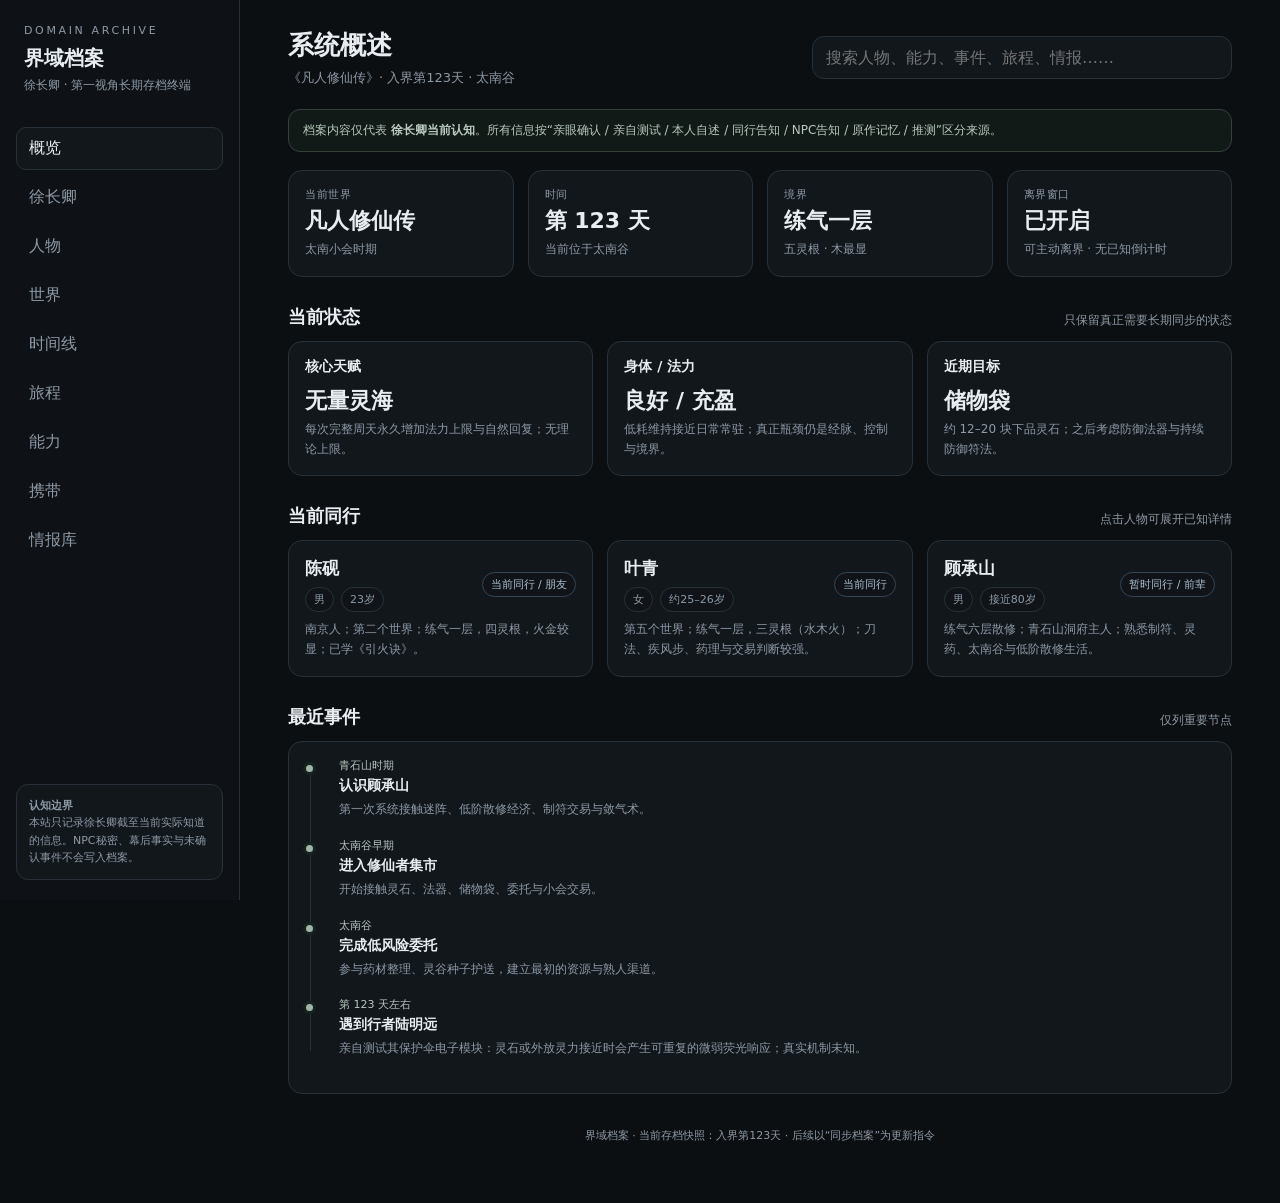
==== commit cc95a1f9: "Rename player character across website" ====
--- a/index.html
+++ b/index.html
@@ -3,7 +3,7 @@
 <head>
 <meta charset="utf-8" />
 <meta name="viewport" content="width=device-width,initial-scale=1" />
-<title>界域档案 · 徐朕</title>
+<title>界域档案 · 徐长卿</title>
 <style>
 :root{
   --bg:#0c0f12;--panel:#12171c;--panel2:#171d23;--text:#e8edf2;--muted:#8d99a5;--border:#28313a;
@@ -26,10 +26,10 @@
 <body>
 <div class="app">
   <aside class="sidebar">
-    <div class="brand"><div class="eyebrow">DOMAIN ARCHIVE</div><h1>界域档案</h1><p>徐朕 · 第一视角长期存档终端</p></div>
+    <div class="brand"><div class="eyebrow">DOMAIN ARCHIVE</div><h1>界域档案</h1><p>徐长卿 · 第一视角长期存档终端</p></div>
     <nav class="nav" id="nav">
       <button class="active" data-tab="overview">概览</button>
-      <button data-tab="self">徐朕</button>
+      <button data-tab="self">徐长卿</button>
       <button data-tab="people">人物</button>
       <button data-tab="world">世界</button>
       <button data-tab="timeline">时间线</button>
@@ -38,12 +38,12 @@
       <button data-tab="inventory">携带</button>
       <button data-tab="intel">情报库</button>
     </nav>
-    <div class="side-note"><b>认知边界</b><br>本站只记录徐朕截至当前实际知道的信息。NPC秘密、幕后事实与未确认事件不会写入档案。</div>
+    <div class="side-note"><b>认知边界</b><br>本站只记录徐长卿截至当前实际知道的信息。NPC秘密、幕后事实与未确认事件不会写入档案。</div>
   </aside>
 
   <main class="main">
     <div class="topbar"><div class="title"><h2 id="pageTitle">系统概述</h2><p id="pageSub">《凡人修仙传》· 入界第123天 · 太南谷</p></div><input id="search" class="search" placeholder="搜索人物、能力、事件、旅程、情报……" /></div>
-    <div class="notice">档案内容仅代表 <b>徐朕当前认知</b>。所有信息按“亲眼确认 / 亲自测试 / 本人自述 / 同行告知 / NPC告知 / 原作记忆 / 推测”区分来源。</div>
+    <div class="notice">档案内容仅代表 <b>徐长卿当前认知</b>。所有信息按“亲眼确认 / 亲自测试 / 本人自述 / 同行告知 / NPC告知 / 原作记忆 / 推测”区分来源。</div>
 
     <section class="section active" id="overview">
       <div class="grid cols4">
@@ -66,7 +66,7 @@
 
     <section class="section" id="self">
       <div class="grid cols2">
-        <div class="card"><h3>基础资料</h3><div class="kv"><div>姓名</div><div>徐朕</div><div>性别 / 年龄</div><div>男 · 24岁</div><div>身高 / 体重</div><div>185cm · 约70kg</div><div>现实背景</div><div>普通大专学历，无业，独居</div><div>已知技能</div><div>会开车；喜欢AI与科技产品；养蚂蚁发烧友</div><div>性格倾向</div><div>偏理性；不喜欢强行当队长</div></div></div>
+        <div class="card"><h3>基础资料</h3><div class="kv"><div>姓名</div><div>徐长卿</div><div>性别 / 年龄</div><div>男 · 24岁</div><div>身高 / 体重</div><div>185cm · 约70kg</div><div>现实背景</div><div>普通大专学历，无业，独居</div><div>已知技能</div><div>会开车；喜欢AI与科技产品；养蚂蚁发烧友</div><div>性格倾向</div><div>偏理性；不喜欢强行当队长</div></div></div>
         <div class="card"><h3>当前修行</h3><div class="kv"><div>境界</div><div>练气一层</div><div>灵根</div><div>五灵根：木最显，水土其次，火金较弱</div><div>主修</div><div>《长春功》前两层</div><div>状态</div><div>第一层稳定修炼中</div><div>离界窗口</div><div>已开启，可主动离界</div></div></div>
       </div>
       <div class="section-head"><h3>无量灵海</h3><p>核心长期成长记录</p></div>
@@ -112,12 +112,12 @@
 </div>
 <script>
 const people=[
- {name:'陈砚',gender:'男',age:'23岁',type:'walker current',status:'当前同行 / 朋友',summary:'南京人；第二个世界；练气一层，四灵根，火金较显；已学《引火诀》。',detail:'和徐朕在前往七玄门途中相识。当前实战手段仍少，但已正式进入修仙体系。',source:'本人自述 + 亲眼确认'},
- {name:'叶青',gender:'女',age:'约25–26岁',type:'walker current',status:'当前同行',summary:'第五个世界；练气一层，三灵根（水木火）；刀法、疾风步、药理与交易判断较强。',detail:'比徐朕更早进入本世界约四个月，曾通过厉飞雨路线建立七玄门身份与资源。',source:'本人自述 + 亲眼确认'},
- {name:'顾承山',gender:'男',age:'接近80岁',type:'npc current',status:'暂时同行 / 前辈',summary:'练气六层散修；青石山洞府主人；熟悉制符、灵药、太南谷与低阶散修生活。',detail:'曾用二十张火弹符换取敛气术，并带徐朕等进入太南谷。',source:'NPC自述 + 亲眼确认'},
- {name:'陆明远',gender:'男',age:'约25岁',type:'walker',status:'初步合作',summary:'杭州人；第三个世界；练气一层，四灵根，偏土；现实做过机械设计。',detail:'前一明确世界为《生化危机》电影版。持有保护伞设施工业腕带与若干传感器/电子模块。已和徐朕约定有机会共同研究“科技 × 超凡”。',source:'本人自述 + 部分亲自测试'},
+ {name:'陈砚',gender:'男',age:'23岁',type:'walker current',status:'当前同行 / 朋友',summary:'南京人；第二个世界；练气一层，四灵根，火金较显；已学《引火诀》。',detail:'和徐长卿在前往七玄门途中相识。当前实战手段仍少，但已正式进入修仙体系。',source:'本人自述 + 亲眼确认'},
+ {name:'叶青',gender:'女',age:'约25–26岁',type:'walker current',status:'当前同行',summary:'第五个世界；练气一层，三灵根（水木火）；刀法、疾风步、药理与交易判断较强。',detail:'比徐长卿更早进入本世界约四个月，曾通过厉飞雨路线建立七玄门身份与资源。',source:'本人自述 + 亲眼确认'},
+ {name:'顾承山',gender:'男',age:'接近80岁',type:'npc current',status:'暂时同行 / 前辈',summary:'练气六层散修；青石山洞府主人；熟悉制符、灵药、太南谷与低阶散修生活。',detail:'曾用二十张火弹符换取敛气术，并带徐长卿等进入太南谷。',source:'NPC自述 + 亲眼确认'},
+ {name:'陆明远',gender:'男',age:'约25岁',type:'walker',status:'初步合作',summary:'杭州人；第三个世界；练气一层，四灵根，偏土；现实做过机械设计。',detail:'前一明确世界为《生化危机》电影版。持有保护伞设施工业腕带与若干传感器/电子模块。已和徐长卿约定有机会共同研究“科技 × 超凡”。',source:'本人自述 + 部分亲自测试'},
  {name:'沈修',gender:'男',age:'表面约20岁',type:'walker apart',status:'已分开 / 去向未知',summary:'第四个世界；无灵根；有弱念动力，几公斤级，精细控制较好。',detail:'最后确认时离界窗口已经开启，之后选择留一段时间再离界；目前无法确认是否仍在本世界。',source:'本人自述 + 亲眼确认'},
- {name:'韩立',gender:'男',age:'约17岁',type:'npc apart',status:'可信联系人 / 已分开',summary:'本世界重要人物。曾给予徐朕基础修仙体系的关键帮助。',detail:'包括测灵根、行气、护体行气、驱物术、火弹术、《长春功》前两层、护身符等。关系不是师徒，也不是无条件盟友。',source:'亲眼确认'},
+ {name:'韩立',gender:'男',age:'约17岁',type:'npc apart',status:'可信联系人 / 已分开',summary:'本世界重要人物。曾给予徐长卿基础修仙体系的关键帮助。',detail:'包括测灵根、行气、护体行气、驱物术、火弹术、《长春功》前两层、护身符等。关系不是师徒，也不是无条件盟友。',source:'亲眼确认'},
 ];
 const events=[
  {day:'第 1 天',title:'进入《凡人修仙传》',text:'以镜州普通青年身份进入世界；无传统任务面板。'},
@@ -132,14 +132,14 @@
  {day:'第 123 天左右',title:'遇到行者陆明远',text:'亲自测试其保护伞电子模块：灵石或外放灵力接近时会产生可重复的微弱荧光响应；真实机制未知。'},
 ];
 const chapters=[
- {no:'第一章',title:'初入镜州',range:'第1天起',summary:'第一次进入《凡人修仙传》，以普通镜州青年身份开始生存，并确认这里不是带任务栏的副本世界。',body:['徐朕进入世界时拥有的只是粗布衣、少量碎银铜钱、水囊与干粮，身份也只是一个父母早亡、无田无业、外出谋生的镜州青年。','最早真正特殊的东西来自身体内部：哪怕没有系统面板，也能感到一股极少的灵力，以及只要完整运行周天便会永久增长的“无量灵海”。这意味着时间本身开始成为资源。']},
- {no:'第二章',title:'七玄门与同行者',range:'早期',summary:'进入七玄门体系，认识陈砚、沈修，并开始与韩立建立谨慎可信的联系。',body:['七玄门时期，徐朕没有成为天才弟子，而是从药房、药园和基础身体训练开始。陈砚与沈修逐步被确认也是行者。','韩立后来为徐朕测试灵根：五灵根，木最明显，水土次之，火金较弱。常规资质很差，但体内灵力恢复和总量增长异常，这也让韩立多次提醒必须隐藏。']},
- {no:'第三章',title:'从“有法力”到真正修仙',range:'七玄门时期',summary:'学习火弹术、驱物术、护体行气、灵力灌体等手段，逐渐理解“法力池”和“瞬时输出”并不是一回事。',body:['火弹术成为最早的真正法术。徐朕很快发现，自己最大的优势并不是单发火弹比别人强，而是可以连续施放很多次。','驱物术则从石子和短刀开始；灵力灌体、护体行气和疾风步逐步构成近身与生存手段。与此同时，身体、经脉和控制力始终提醒着徐朕：水库很大，不代表水管无限粗。']},
- {no:'第四章',title:'第85天 · 后山斗法',range:'第85天',summary:'第一次与真正低阶修仙者实战，连续七发火弹压迫黄色护罩，并亲身确认防御符与经脉吞吐的重要性。',body:['敌方低阶修士有黄色护罩和黄锥攻击。徐朕先后使用两张护身符抵挡风险，其中一次黄锥撞碎护身符并让右侧肋部发麻；如果没有符，结果很可能严重得多。','火弹从第一发一直打到第七发，敌方护罩不断变暗。第八发凝聚到一半时，右臂和经脉已经明显发胀，徐朕主动停手——法力仍有，但输出通道先到了极限。','之后通过驱物短刀佯攻、疾风步贴身和灵力灌体近身施压。敌修最终因为前线局势变化撤退，并非被徐朕单杀。徐朕没有追击，也没有在这场战斗中确认自己亲手杀人。']},
- {no:'第五章',title:'离开七玄门与离界窗口',range:'大战后—约第93天',summary:'随韩立向嘉元城方向行动，获得《长春功》前两层，并第一次获得明确的主动离界感。',body:['离开七玄门后，韩立把《长春功》前两层交给徐朕。正式功法周天开始与无量灵海的永久增长兼容，徐朕也真正进入练气一层。','约第93天，客栈夜里修炼时，徐朕突然明确知道自己“可以离开这个世界”。没有倒计时，也没有催促；只要主动集中意识即可。徐朕选择留下。']},
- {no:'第六章',title:'青石山 · 顾承山',range:'嘉元城之后',summary:'通过观察和试探破解老旧迷阵，结识练气六层散修顾承山，开始接触真正的散修生存逻辑。',body:['三人没有因为看到迷阵就直接闯入，而是用石子、驱物、地势和树影异常等方式观察，最终判断迷阵更多是方向干扰而非杀阵。','洞府主人顾承山与三人完成交易：徐朕用二十张火弹符换取敛气术，材料由顾承山提供。之后又在反复制符中学会更稳定地制作火弹符，并开始学习护身符。']},
- {no:'第七章',title:'太南小会 · 低风险路线',range:'太南谷时期',summary:'第一次真正进入低阶修仙经济，靠制符、药材整理和护送委托积累资源，同时明确储物袋的跨世界价值。',body:['太南谷让徐朕第一次直观看到大量练气二到五层的修士、法器、符箓和灵石价格。三十张火弹符只能卖到两块下品灵石，低阶制符远没有暴利。','三人拒绝了风险信息不透明的红岩涧采药委托，转而完成药材整理与灵谷种子护送。途中遇到可疑修士也没有强行把线索变成支线，而是让对方先走，最终顺利完成委托。','储物袋成为徐朕最明确的近期目标：最小实用规格约十二块灵石，更常见的小储物袋在十五到二十块左右。对行者而言，它的意义远高于单纯方便。']},
- {no:'第八章',title:'陆明远与跨体系实验',range:'第123天左右',summary:'遇到第三世界行者陆明远，并第一次亲手确认“现代科技部件会对修仙灵力产生可重复物理响应”。',body:['陆明远来自杭州，现实做过约两年机械设计，前一明确世界是《生化危机》电影版。他带出了保护伞设施的身份腕带、传感器和电子部件。','其中一块小型黑色模块在灵石靠近时会出现微弱荧光。徐朕进一步用极弱外放灵力进行非接触测试：聚灵则亮，散去则灭，并能重复。当前唯一可靠结论只是“它会响应灵力”，真实机制仍完全未知。','徐朕与陆明远因此建立了很松散但明确的合作：未来如果还有机会处于同一世界，可以继续研究科技与超凡体系的交叉。随后在太南小会又见到持续型防御符“金刚符”；符法开价五十块灵石，成为一个遥远但明显适配无量灵海的发展方向。']},
+ {no:'第一章',title:'初入镜州',range:'第1天起',summary:'第一次进入《凡人修仙传》，以普通镜州青年身份开始生存，并确认这里不是带任务栏的副本世界。',body:['徐长卿进入世界时拥有的只是粗布衣、少量碎银铜钱、水囊与干粮，身份也只是一个父母早亡、无田无业、外出谋生的镜州青年。','最早真正特殊的东西来自身体内部：哪怕没有系统面板，也能感到一股极少的灵力，以及只要完整运行周天便会永久增长的“无量灵海”。这意味着时间本身开始成为资源。']},
+ {no:'第二章',title:'七玄门与同行者',range:'早期',summary:'进入七玄门体系，认识陈砚、沈修，并开始与韩立建立谨慎可信的联系。',body:['七玄门时期，徐长卿没有成为天才弟子，而是从药房、药园和基础身体训练开始。陈砚与沈修逐步被确认也是行者。','韩立后来为徐长卿测试灵根：五灵根，木最明显，水土次之，火金较弱。常规资质很差，但体内灵力恢复和总量增长异常，这也让韩立多次提醒必须隐藏。']},
+ {no:'第三章',title:'从“有法力”到真正修仙',range:'七玄门时期',summary:'学习火弹术、驱物术、护体行气、灵力灌体等手段，逐渐理解“法力池”和“瞬时输出”并不是一回事。',body:['火弹术成为最早的真正法术。徐长卿很快发现，自己最大的优势并不是单发火弹比别人强，而是可以连续施放很多次。','驱物术则从石子和短刀开始；灵力灌体、护体行气和疾风步逐步构成近身与生存手段。与此同时，身体、经脉和控制力始终提醒着徐长卿：水库很大，不代表水管无限粗。']},
+ {no:'第四章',title:'第85天 · 后山斗法',range:'第85天',summary:'第一次与真正低阶修仙者实战，连续七发火弹压迫黄色护罩，并亲身确认防御符与经脉吞吐的重要性。',body:['敌方低阶修士有黄色护罩和黄锥攻击。徐长卿先后使用两张护身符抵挡风险，其中一次黄锥撞碎护身符并让右侧肋部发麻；如果没有符，结果很可能严重得多。','火弹从第一发一直打到第七发，敌方护罩不断变暗。第八发凝聚到一半时，右臂和经脉已经明显发胀，徐长卿主动停手——法力仍有，但输出通道先到了极限。','之后通过驱物短刀佯攻、疾风步贴身和灵力灌体近身施压。敌修最终因为前线局势变化撤退，并非被徐长卿单杀。徐长卿没有追击，也没有在这场战斗中确认自己亲手杀人。']},
+ {no:'第五章',title:'离开七玄门与离界窗口',range:'大战后—约第93天',summary:'随韩立向嘉元城方向行动，获得《长春功》前两层，并第一次获得明确的主动离界感。',body:['离开七玄门后，韩立把《长春功》前两层交给徐长卿。正式功法周天开始与无量灵海的永久增长兼容，徐长卿也真正进入练气一层。','约第93天，客栈夜里修炼时，徐长卿突然明确知道自己“可以离开这个世界”。没有倒计时，也没有催促；只要主动集中意识即可。徐长卿选择留下。']},
+ {no:'第六章',title:'青石山 · 顾承山',range:'嘉元城之后',summary:'通过观察和试探破解老旧迷阵，结识练气六层散修顾承山，开始接触真正的散修生存逻辑。',body:['三人没有因为看到迷阵就直接闯入，而是用石子、驱物、地势和树影异常等方式观察，最终判断迷阵更多是方向干扰而非杀阵。','洞府主人顾承山与三人完成交易：徐长卿用二十张火弹符换取敛气术，材料由顾承山提供。之后又在反复制符中学会更稳定地制作火弹符，并开始学习护身符。']},
+ {no:'第七章',title:'太南小会 · 低风险路线',range:'太南谷时期',summary:'第一次真正进入低阶修仙经济，靠制符、药材整理和护送委托积累资源，同时明确储物袋的跨世界价值。',body:['太南谷让徐长卿第一次直观看到大量练气二到五层的修士、法器、符箓和灵石价格。三十张火弹符只能卖到两块下品灵石，低阶制符远没有暴利。','三人拒绝了风险信息不透明的红岩涧采药委托，转而完成药材整理与灵谷种子护送。途中遇到可疑修士也没有强行把线索变成支线，而是让对方先走，最终顺利完成委托。','储物袋成为徐长卿最明确的近期目标：最小实用规格约十二块灵石，更常见的小储物袋在十五到二十块左右。对行者而言，它的意义远高于单纯方便。']},
+ {no:'第八章',title:'陆明远与跨体系实验',range:'第123天左右',summary:'遇到第三世界行者陆明远，并第一次亲手确认“现代科技部件会对修仙灵力产生可重复物理响应”。',body:['陆明远来自杭州，现实做过约两年机械设计，前一明确世界是《生化危机》电影版。他带出了保护伞设施的身份腕带、传感器和电子部件。','其中一块小型黑色模块在灵石靠近时会出现微弱荧光。徐长卿进一步用极弱外放灵力进行非接触测试：聚灵则亮，散去则灭，并能重复。当前唯一可靠结论只是“它会响应灵力”，真实机制仍完全未知。','徐长卿与陆明远因此建立了很松散但明确的合作：未来如果还有机会处于同一世界，可以继续研究科技与超凡体系的交叉。随后在太南小会又见到持续型防御符“金刚符”；符法开价五十块灵石，成为一个遥远但明显适配无量灵海的发展方向。']},
 ];
 const abilities=[
  ['无量灵海','天赋','每次完整周天永久增加法力上限与自然回复，无理论上限。','瓶颈：经脉、肉身、控制、境界、术法结构。','亲自确认'],
@@ -155,7 +155,7 @@
 const intel=[
  ['陆明远：保护伞电子模块会响应灵力','亲自测试','已确认','灵石或外放灵力靠近时产生可重复微弱荧光；强度似乎随灵力增强而变。'],
  ['保护伞电子模块的真实响应机制','未知','未确认','可能是材料本身响应、电子结构受影响或其他机制；现阶段无仪器无法判断。'],
- ['离界窗口因人而异','综合观察','高可信推测','徐朕、沈修、陆明远等开启时间不同；不像统一世界任务。'],
+ ['离界窗口因人而异','综合观察','高可信推测','徐长卿、沈修、陆明远等开启时间不同；不像统一世界任务。'],
  ['离界窗口可作为紧急撤离手段','自身感知','推测','需要集中意识，因此不能视为濒死自动保命。'],
  ['原作剧情会继续按原作发生','原作记忆','不可靠','进入世界后已有多名行者产生干预，原作只能用于辨认初始背景。'],
  ['低阶散修委托存在真实风险差','顾承山告知','已确认','纸面上的“低阶”“安全”等描述不能替代现场判断。'],
@@ -174,10 +174,10 @@
 document.querySelector('#intelGrid').innerHTML=intel.map(intelHtml).join('');
 
 document.addEventListener('click',e=>{const pc=e.target.closest('.person');if(pc)pc.classList.toggle('open');const ch=e.target.closest('.chapter');if(ch)ch.classList.toggle('open')});
-const titles={overview:['系统概述','《凡人修仙传》· 入界第123天 · 太南谷'],self:['徐朕档案','当前个人能力、状态与成长记录'],people:['人物档案','只显示徐朕已经掌握的人物信息'],world:['世界档案','世界现实与原作记忆分离记录'],timeline:['时间线','重要事件与成长节点'],journey:['旅程','已经发生并归档的正史章节'],abilities:['能力与技艺','来源、效果、限制与掌握程度'],inventory:['携带与资源','当前已知个人物品与资源'],intel:['情报库','确认、传闻、推测与未知机制']};
+const titles={overview:['系统概述','《凡人修仙传》· 入界第123天 · 太南谷'],self:['徐长卿档案','当前个人能力、状态与成长记录'],people:['人物档案','只显示徐长卿已经掌握的人物信息'],world:['世界档案','世界现实与原作记忆分离记录'],timeline:['时间线','重要事件与成长节点'],journey:['旅程','已经发生并归档的正史章节'],abilities:['能力与技艺','来源、效果、限制与掌握程度'],inventory:['携带与资源','当前已知个人物品与资源'],intel:['情报库','确认、传闻、推测与未知机制']};
 document.querySelectorAll('#nav button').forEach(btn=>btn.addEventListener('click',()=>{document.querySelectorAll('#nav button').forEach(b=>b.classList.remove('active'));btn.classList.add('active');document.querySelectorAll('.section').forEach(s=>s.classList.remove('active'));document.getElementById(btn.dataset.tab).classList.add('active');document.getElementById('pageTitle').textContent=titles[btn.dataset.tab][0];document.getElementById('pageSub').textContent=titles[btn.dataset.tab][1];window.scrollTo({top:0,behavior:'smooth'});}));
 document.querySelectorAll('#peopleFilters .filter').forEach(b=>b.addEventListener('click',()=>{document.querySelectorAll('#peopleFilters .filter').forEach(x=>x.classList.remove('active'));b.classList.add('active');const f=b.dataset.filter;document.querySelectorAll('#peopleGrid .person').forEach(c=>{c.style.display=(f==='all'||c.dataset.type.includes(f))?'block':'none'})}));
 document.getElementById('search').addEventListener('input',e=>{const q=e.target.value.trim().toLowerCase();document.querySelectorAll('[data-search]').forEach(el=>{el.style.opacity=!q||el.dataset.search.toLowerCase().includes(q)?'1':'.18'});});
 </script>
 </body>
-</html>
+</html>
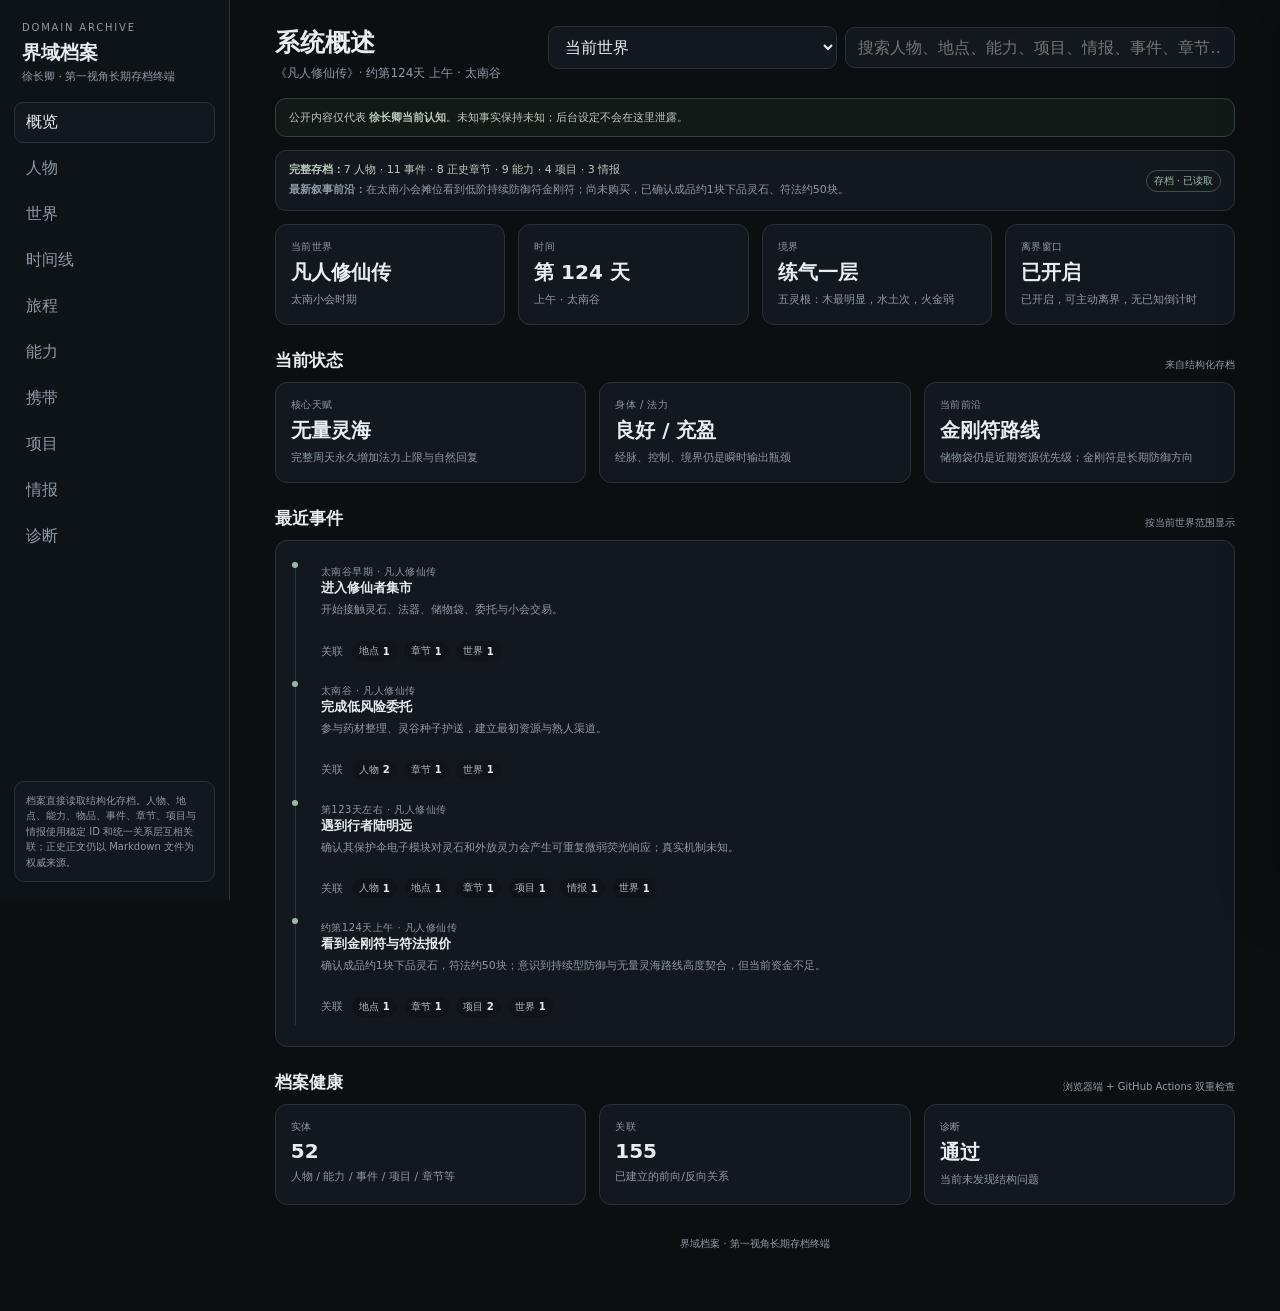
==== commit 8fb1ab18: "Promote data-driven archive to main homepage" ====
--- a/index.html
+++ b/index.html
@@ -1,183 +1,93 @@
 <!doctype html>
 <html lang="zh-CN">
 <head>
-<meta charset="utf-8" />
-<meta name="viewport" content="width=device-width,initial-scale=1" />
+<meta charset="utf-8">
+<meta name="viewport" content="width=device-width,initial-scale=1">
 <title>界域档案 · 徐长卿</title>
-<style>
-:root{
-  --bg:#0c0f12;--panel:#12171c;--panel2:#171d23;--text:#e8edf2;--muted:#8d99a5;--border:#28313a;
-  --accent:#9fb7aa;--accent2:#c5d6cd;--danger:#c18f8f;--warn:#c9b889;--ok:#8fb39d;
-}
-*{box-sizing:border-box}html,body{margin:0;background:var(--bg);color:var(--text);font-family:Inter,ui-sans-serif,system-ui,-apple-system,"Segoe UI","PingFang SC","Microsoft YaHei",sans-serif}button,input{font:inherit}
-.app{min-height:100vh;display:grid;grid-template-columns:240px minmax(0,1fr)}
-.sidebar{border-right:1px solid var(--border);padding:24px 16px;position:sticky;top:0;height:100vh;background:#0e1216}.brand{padding:0 8px 20px}.brand .eyebrow{font-size:11px;letter-spacing:.24em;color:var(--muted)}.brand h1{font-size:20px;margin:8px 0 4px}.brand p{margin:0;color:var(--muted);font-size:12px;line-height:1.6}.nav{display:flex;flex-direction:column;gap:6px;margin-top:12px}.nav button{border:1px solid transparent;background:transparent;color:var(--muted);padding:10px 12px;border-radius:10px;text-align:left;cursor:pointer}.nav button:hover,.nav button.active{color:var(--text);background:var(--panel);border-color:var(--border)}.side-note{position:absolute;bottom:20px;left:16px;right:16px;border:1px solid var(--border);background:var(--panel);border-radius:12px;padding:12px;font-size:11px;color:var(--muted);line-height:1.6}
-.main{padding:28px clamp(18px,4vw,48px) 60px;width:100%;max-width:1400px;justify-self:center}.topbar{display:flex;gap:12px;align-items:center;justify-content:space-between;margin-bottom:22px}.title h2{margin:0;font-size:26px}.title p{margin:6px 0 0;color:var(--muted);font-size:13px}.search{width:min(420px,48vw);background:var(--panel);border:1px solid var(--border);border-radius:12px;color:var(--text);padding:11px 13px;outline:none}.search:focus{border-color:#51606c}.notice{border:1px solid #354238;background:#111a16;border-radius:12px;padding:12px 14px;color:#b9c9bf;font-size:12px;margin-bottom:18px}
-.grid{display:grid;gap:14px}.grid.cols4{grid-template-columns:repeat(4,minmax(0,1fr))}.grid.cols3{grid-template-columns:repeat(3,minmax(0,1fr))}.grid.cols2{grid-template-columns:repeat(2,minmax(0,1fr))}.card{background:var(--panel);border:1px solid var(--border);border-radius:14px;padding:16px;min-width:0}.card h3{font-size:14px;margin:0 0 10px}.card .big{font-size:22px;font-weight:650;margin:4px 0}.label{font-size:11px;color:var(--muted);letter-spacing:.06em}.muted{color:var(--muted)}.small{font-size:12px;line-height:1.65}.section{display:none}.section.active{display:block}.section-head{display:flex;align-items:end;justify-content:space-between;gap:12px;margin:28px 0 12px}.section-head h3{margin:0;font-size:18px}.section-head p{margin:0;color:var(--muted);font-size:12px}.chips{display:flex;gap:7px;flex-wrap:wrap}.chip{display:inline-flex;align-items:center;gap:5px;border:1px solid var(--border);border-radius:999px;padding:4px 8px;font-size:11px;color:var(--muted);background:#101419}.chip.ok{color:#adc9b7;border-color:#365044}.chip.warn{color:#d1c28f;border-color:#544b32}.chip.info{color:#a9bccb;border-color:#354554}
-.person{cursor:pointer;transition:.15s}.person:hover,.chapter:hover{transform:translateY(-1px);border-color:#3c4853}.person-top{display:flex;gap:10px;align-items:center;justify-content:space-between}.person-name{font-size:17px;font-weight:650}.person-meta{margin-top:8px;color:var(--muted);font-size:12px;line-height:1.65}.detail{margin-top:12px;border-top:1px solid var(--border);padding-top:12px;display:none}.person.open .detail,.chapter.open .chapter-body{display:block}
-.timeline{position:relative;padding-left:20px}.timeline:before{content:"";position:absolute;left:5px;top:8px;bottom:8px;width:1px;background:var(--border)}.event{position:relative;margin:0 0 18px;padding:0 0 0 14px}.event:before{content:"";position:absolute;left:-19px;top:7px;width:7px;height:7px;border-radius:50%;background:var(--accent);box-shadow:0 0 0 3px #18221d}.event h4{margin:0 0 5px;font-size:14px}.event p{margin:0;color:var(--muted);font-size:12px;line-height:1.65}.event .day{font-size:11px;color:#b9c6bf;margin-bottom:4px}
-.ability{display:flex;gap:14px;align-items:flex-start}.ability .symbol{width:38px;height:38px;border-radius:10px;border:1px solid var(--border);display:grid;place-items:center;background:var(--panel2);flex:none}.ability h4{margin:0 0 5px;font-size:14px}.ability p{margin:0;color:var(--muted);font-size:12px;line-height:1.6}.kv{display:grid;grid-template-columns:120px 1fr;gap:9px 14px;font-size:12px}.kv div:nth-child(odd){color:var(--muted)}.table{width:100%;border-collapse:collapse;font-size:12px}.table th,.table td{text-align:left;padding:10px 8px;border-bottom:1px solid var(--border);vertical-align:top}.table th{color:var(--muted);font-weight:500}.toolbar{display:flex;gap:8px;flex-wrap:wrap;margin-bottom:12px}.filter{border:1px solid var(--border);background:var(--panel);color:var(--muted);border-radius:999px;padding:7px 10px;font-size:11px;cursor:pointer}.filter.active{background:#18211c;color:var(--text);border-color:#3a4b41}.world-split{display:grid;grid-template-columns:1fr 1fr;gap:14px}.source-tag{display:inline-block;padding:2px 6px;border-radius:6px;border:1px solid var(--border);font-size:10px;color:var(--muted);margin-left:6px}.footer{margin-top:34px;color:var(--muted);font-size:11px;text-align:center}
-.journey-hero{display:grid;grid-template-columns:1.5fr .8fr;gap:14px;margin-bottom:14px}.journey-kicker{font-size:11px;color:var(--muted);letter-spacing:.12em}.journey-title{font-size:24px;font-weight:700;margin:6px 0 8px}.chapter{cursor:pointer;transition:.15s}.chapter-head{display:grid;grid-template-columns:72px 1fr auto;gap:14px;align-items:start}.chapter-no{font-size:11px;color:var(--muted);padding-top:3px}.chapter h4{margin:0 0 5px;font-size:15px}.chapter-summary{margin:0;color:var(--muted);font-size:12px;line-height:1.65}.chapter-body{display:none;margin-top:14px;padding-top:14px;border-top:1px solid var(--border);font-size:12px;line-height:1.8;color:#cbd3da}.chapter-body p{margin:0 0 10px}.chapter-body p:last-child{margin-bottom:0}.chapter-arrow{color:var(--muted);font-size:12px;padding-top:2px}.chapter.open .chapter-arrow{transform:rotate(90deg)}
-@media(min-width:1800px){.main{max-width:1520px}}
-@media(max-width:900px){.app{grid-template-columns:1fr}.sidebar{position:static;height:auto;border-right:0;border-bottom:1px solid var(--border);padding:14px}.brand{padding-bottom:10px}.nav{flex-direction:row;overflow-x:auto}.nav button{white-space:nowrap}.side-note{position:static;margin-top:10px}.main{padding:20px 14px 80px;max-width:none;justify-self:stretch}.grid.cols4,.grid.cols3{grid-template-columns:repeat(2,minmax(0,1fr))}.topbar{align-items:flex-start;flex-direction:column}.search{width:100%}.world-split,.journey-hero{grid-template-columns:1fr}}
-@media(max-width:560px){.grid.cols4,.grid.cols3,.grid.cols2{grid-template-columns:1fr}.kv{grid-template-columns:1fr}.kv div:nth-child(odd){margin-top:5px}.person-top{align-items:flex-start}.chapter-head{grid-template-columns:1fr auto}.chapter-no{grid-column:1/-1}.chapter-arrow{grid-column:2;grid-row:2}}
-</style>
+<link rel="stylesheet" href="assets/next.css">
+<link rel="stylesheet" href="assets/next-relations.css">
 </head>
 <body>
 <div class="app">
-  <aside class="sidebar">
-    <div class="brand"><div class="eyebrow">DOMAIN ARCHIVE</div><h1>界域档案</h1><p>徐长卿 · 第一视角长期存档终端</p></div>
+  <aside class="side">
+    <div class="brand">
+      <div class="eyebrow">DOMAIN ARCHIVE</div>
+      <h1>界域档案</h1>
+      <p id="brandPlayer">第一视角长期存档终端</p>
+    </div>
     <nav class="nav" id="nav">
       <button class="active" data-tab="overview">概览</button>
-      <button data-tab="self">徐长卿</button>
       <button data-tab="people">人物</button>
       <button data-tab="world">世界</button>
       <button data-tab="timeline">时间线</button>
       <button data-tab="journey">旅程</button>
       <button data-tab="abilities">能力</button>
       <button data-tab="inventory">携带</button>
-      <button data-tab="intel">情报库</button>
+      <button data-tab="projects">项目</button>
+      <button data-tab="intel">情报</button>
+      <button data-tab="diagnostics">诊断</button>
     </nav>
-    <div class="side-note"><b>认知边界</b><br>本站只记录徐长卿截至当前实际知道的信息。NPC秘密、幕后事实与未确认事件不会写入档案。</div>
+    <div class="side-note">档案直接读取结构化存档。人物、地点、能力、物品、事件、章节、项目与情报使用稳定 ID 和统一关系层互相关联；正史正文仍以 Markdown 文件为权威来源。</div>
   </aside>
 
-  <main class="main">
-    <div class="topbar"><div class="title"><h2 id="pageTitle">系统概述</h2><p id="pageSub">《凡人修仙传》· 入界第123天 · 太南谷</p></div><input id="search" class="search" placeholder="搜索人物、能力、事件、旅程、情报……" /></div>
-    <div class="notice">档案内容仅代表 <b>徐长卿当前认知</b>。所有信息按“亲眼确认 / 亲自测试 / 本人自述 / 同行告知 / NPC告知 / 原作记忆 / 推测”区分来源。</div>
+  <main>
+    <div class="top">
+      <div><h2 id="pageTitle">系统概述</h2><p id="pageSub">正在读取结构化档案……</p></div>
+      <div class="top-controls">
+        <select id="scope" class="scope" aria-label="世界范围"><option value="current">当前世界</option><option value="all">全部世界</option></select>
+        <input id="search" class="search" placeholder="搜索人物、地点、能力、项目、情报、事件、章节……">
+      </div>
+    </div>
 
-    <section class="section active" id="overview">
-      <div class="grid cols4">
-        <div class="card"><div class="label">当前世界</div><div class="big">凡人修仙传</div><div class="small muted">太南小会时期</div></div>
-        <div class="card"><div class="label">时间</div><div class="big">第 123 天</div><div class="small muted">当前位于太南谷</div></div>
-        <div class="card"><div class="label">境界</div><div class="big">练气一层</div><div class="small muted">五灵根 · 木最显</div></div>
-        <div class="card"><div class="label">离界窗口</div><div class="big">已开启</div><div class="small muted">可主动离界 · 无已知倒计时</div></div>
-      </div>
-      <div class="section-head"><h3>当前状态</h3><p>只保留真正需要长期同步的状态</p></div>
-      <div class="grid cols3">
-        <div class="card"><h3>核心天赋</h3><div class="big">无量灵海</div><div class="small muted">每次完整周天永久增加法力上限与自然回复；无理论上限。</div></div>
-        <div class="card"><h3>身体 / 法力</h3><div class="big">良好 / 充盈</div><div class="small muted">低耗维持接近日常常驻；真正瓶颈仍是经脉、控制与境界。</div></div>
-        <div class="card"><h3>近期目标</h3><div class="big">储物袋</div><div class="small muted">约 12–20 块下品灵石；之后考虑防御法器与持续防御符法。</div></div>
-      </div>
-      <div class="section-head"><h3>当前同行</h3><p>点击人物可展开已知详情</p></div>
-      <div class="grid cols3" id="overviewPeople"></div>
-      <div class="section-head"><h3>最近事件</h3><p>仅列重要节点</p></div>
-      <div class="card"><div class="timeline" id="recentTimeline"></div></div>
+    <div class="notice">公开内容仅代表 <b>徐长卿当前认知</b>。未知事实保持未知；后台设定不会在这里泄露。</div>
+    <div class="sync" id="syncBox"><span>正在读取存档状态……</span><span class="badge">读取中</span></div>
+
+    <section id="overview" class="section active">
+      <div id="overviewCards" class="grid c4"></div>
+      <div class="head"><h3>当前状态</h3><p>来自结构化存档</p></div>
+      <div id="currentState" class="grid c3"></div>
+      <div class="head"><h3>最近事件</h3><p>按当前世界范围显示</p></div>
+      <div class="card"><div id="recentEvents" class="timeline"></div></div>
+      <div class="head"><h3>档案健康</h3><p>浏览器端 + GitHub Actions 双重检查</p></div>
+      <div id="overviewDiagnostics" class="grid c3"></div>
     </section>
 
-    <section class="section" id="self">
-      <div class="grid cols2">
-        <div class="card"><h3>基础资料</h3><div class="kv"><div>姓名</div><div>徐长卿</div><div>性别 / 年龄</div><div>男 · 24岁</div><div>身高 / 体重</div><div>185cm · 约70kg</div><div>现实背景</div><div>普通大专学历，无业，独居</div><div>已知技能</div><div>会开车；喜欢AI与科技产品；养蚂蚁发烧友</div><div>性格倾向</div><div>偏理性；不喜欢强行当队长</div></div></div>
-        <div class="card"><h3>当前修行</h3><div class="kv"><div>境界</div><div>练气一层</div><div>灵根</div><div>五灵根：木最显，水土其次，火金较弱</div><div>主修</div><div>《长春功》前两层</div><div>状态</div><div>第一层稳定修炼中</div><div>离界窗口</div><div>已开启，可主动离界</div></div></div>
-      </div>
-      <div class="section-head"><h3>无量灵海</h3><p>核心长期成长记录</p></div>
-      <div class="card"><div class="ability"><div class="symbol">∞</div><div><h4>无量灵海</h4><p>与生俱来。每完成一次完整周天，法力/灵力上限与自然回复速度永久增加，没有理论上限。可以与正式功法周天同步增长。</p><div class="chips" style="margin-top:10px"><span class="chip ok">亲自确认</span><span class="chip">永久成长</span><span class="chip">无需外部资源</span></div></div></div><hr style="border:0;border-top:1px solid var(--border);margin:16px 0"><div class="small"><b>明确限制：</b>不自动提升境界、单发法术威力、肉身、悟性。法力多 ≠ 瞬间输出无限；受经脉、身体承载、控制、境界与术法结构限制。</div></div>
-      <div class="section-head"><h3>已知成长节点</h3></div>
-      <div class="card"><div class="timeline"><div class="event"><div class="day">七玄门早期</div><h4>低强度行气逐渐可以边做事边维持</h4><p>搬药、赶路、重复工作时可保持部分周天。</p></div><div class="event"><div class="day">七玄门大战后</div><h4>连续火弹证明续航优势可用于斗法</h4><p>单发强度普通，但可把斗法拖入持续消耗。</p></div><div class="event"><div class="day">太南谷前</div><h4>低耗技能开始接近日常常驻</h4><p>敛气术等低强度消耗逐渐能被自然回复覆盖。</p></div></div></div>
+    <section id="people" class="section"><div id="peopleGrid" class="grid c3"></div></section>
+    <section id="world" class="section">
+      <div id="worldGrid" class="grid c3"></div>
+      <div class="head"><h3>已知地点</h3></div><div id="locationsGrid" class="grid c3"></div>
+      <div class="head"><h3>已知规则与市场</h3></div><div id="worldDetails" class="grid c2"></div>
+    </section>
+    <section id="timeline" class="section"><div class="card"><div id="timelineGrid" class="timeline"></div></div></section>
+    <section id="journey" class="section"><div id="journeyGrid" class="grid c2"></div></section>
+    <section id="abilities" class="section"><div id="abilitiesGrid" class="grid c2"></div></section>
+    <section id="inventory" class="section">
+      <div id="currencyGrid" class="grid c3"></div>
+      <div class="head"><h3>物品</h3></div><div id="inventoryGrid" class="grid c2"></div>
+    </section>
+    <section id="projects" class="section"><div id="projectsGrid" class="grid c2"></div></section>
+    <section id="intel" class="section"><div id="intelGrid" class="grid c2"></div></section>
+    <section id="diagnostics" class="section">
+      <div class="head" style="margin-top:0"><h3>自动诊断</h3><p>重复 ID / 坏引用 / 结构问题</p></div>
+      <div id="diagnosticsSummary" class="grid c3"></div>
+      <div class="head"><h3>检查结果</h3></div><div id="diagnosticsList" class="diag-list"></div>
     </section>
 
-    <section class="section" id="people">
-      <div class="toolbar" id="peopleFilters"><button class="filter active" data-filter="all">全部</button><button class="filter" data-filter="current">当前同行</button><button class="filter" data-filter="walker">行者</button><button class="filter" data-filter="npc">本世界人物</button><button class="filter" data-filter="apart">已分开</button></div>
-      <div class="grid cols3" id="peopleGrid"></div>
-    </section>
-
-    <section class="section" id="world">
-      <div class="grid cols3"><div class="card"><div class="label">世界 01</div><div class="big">凡人修仙传</div><div class="small muted">当前仍在世界内 · 离界窗口已开启</div></div><div class="card"><div class="label">已知地点</div><div class="big">5+</div><div class="small muted">七玄门、嘉元城、青石山、太南谷等</div></div><div class="card"><div class="label">世界状态</div><div class="big">已偏离原作</div><div class="small muted">原作只作为进入时的初始条件，不再视为固定剧情。</div></div></div>
-      <div class="section-head"><h3>现实确认 vs 原作记忆</h3></div>
-      <div class="world-split"><div class="card"><h3>进入后亲自确认</h3><ul class="small muted"><li>灵根、练气体系、灵石、法器、符箓、坊市/小会真实存在。</li><li>低阶散修生活核心是资源、交易、修炼与风险控制。</li><li>太南谷为修仙者聚集地之一。</li><li>七玄门大战中确有修仙者介入。</li></ul></div><div class="card"><h3>穿越前原作记忆</h3><ul class="small muted"><li>韩立是原作关键人物。</li><li>太南谷与原作早期修仙路线有关。</li><li>原作剧情现在只能作为参考，不能当作未来必然事件。</li></ul></div></div>
-      <div class="section-head"><h3>已知地点</h3></div><div class="grid cols3"><div class="card"><h3>彩霞山 · 七玄门</h3><p class="small muted">早期落脚与修炼起点；已发生野狼帮大战。</p></div><div class="card"><h3>嘉元城</h3><p class="small muted">离开七玄门后的重要过渡地。</p></div><div class="card"><h3>青石山</h3><p class="small muted">顾承山洞府所在地；首次系统接触迷阵与散修生活。</p></div><div class="card"><h3>太南谷</h3><p class="small muted">当前所在地；散修交易、小会、委托与法器市场。</p></div></div>
-    </section>
-
-    <section class="section" id="timeline"><div class="card"><div class="timeline" id="fullTimeline"></div></div></section>
-
-    <section class="section" id="journey">
-      <div class="journey-hero">
-        <div class="card"><div class="journey-kicker">WORLD 01 · CANON JOURNEY</div><div class="journey-title">《凡人修仙传》</div><p class="small muted">这里保存的是已经发生的正史章节。当前版本是根据可靠记录整理的章节级正文，不冒充逐字聊天原文；后续自然剧情段结束时继续追加。</p><div class="chips" style="margin-top:12px"><span class="chip ok">正史</span><span class="chip">第一视角</span><span class="chip">8章已归档</span></div></div>
-        <div class="card"><div class="label">当前进度</div><div class="big">太南小会</div><div class="small muted">第123天左右</div><hr style="border:0;border-top:1px solid var(--border);margin:14px 0"><div class="label">最近章节</div><div style="margin-top:7px;font-size:14px">陆明远与跨体系实验</div></div>
-      </div>
-      <div class="section-head"><h3>正史章节</h3><p>点击章节展开整理正文</p></div>
-      <div class="grid" id="chaptersGrid"></div>
-    </section>
-
-    <section class="section" id="abilities"><div class="grid cols2" id="abilitiesGrid"></div></section>
-
-    <section class="section" id="inventory">
-      <div class="grid cols4"><div class="card"><div class="label">私人灵石</div><div class="big">约 3</div><div class="small muted">下品灵石</div></div><div class="card"><div class="label">火弹符</div><div class="big">约 16</div><div class="small muted">自留</div></div><div class="card"><div class="label">护身符</div><div class="big">约 6</div><div class="small muted">自留</div></div><div class="card"><div class="label">共同资金</div><div class="big">0</div><div class="small muted">此前用于陈砚《引火诀》</div></div></div>
-      <div class="section-head"><h3>携带清单</h3></div>
-      <div class="card"><table class="table"><thead><tr><th>物品</th><th>分类</th><th>来源</th><th>当前认知</th></tr></thead><tbody><tr><td>《长春功》前两层</td><td>功法资料</td><td>韩立</td><td>当前主修</td></tr><tr><td>基础木行吐纳</td><td>功法资料</td><td>韩立</td><td>入门基础</td></tr><tr><td>《常用药录》</td><td>书籍</td><td>青牛镇</td><td>凡俗药材知识</td></tr><tr><td>火弹符 ×约16</td><td>战斗符箓</td><td>自行制作</td><td>可用于快速释放火弹</td></tr><tr><td>护身符 ×约6</td><td>防御符箓</td><td>自行制作</td><td>当前重要保命储备</td></tr></tbody></table></div>
-    </section>
-
-    <section class="section" id="intel"><div class="grid cols2" id="intelGrid"></div></section>
-    <div class="footer">界域档案 · 当前存档快照：入界第123天 · 后续以“同步档案”为更新指令</div>
+    <div class="footer">界域档案 · 第一视角长期存档终端</div>
   </main>
 </div>
-<script>
-const people=[
- {name:'陈砚',gender:'男',age:'23岁',type:'walker current',status:'当前同行 / 朋友',summary:'南京人；第二个世界；练气一层，四灵根，火金较显；已学《引火诀》。',detail:'和徐长卿在前往七玄门途中相识。当前实战手段仍少，但已正式进入修仙体系。',source:'本人自述 + 亲眼确认'},
- {name:'叶青',gender:'女',age:'约25–26岁',type:'walker current',status:'当前同行',summary:'第五个世界；练气一层，三灵根（水木火）；刀法、疾风步、药理与交易判断较强。',detail:'比徐长卿更早进入本世界约四个月，曾通过厉飞雨路线建立七玄门身份与资源。',source:'本人自述 + 亲眼确认'},
- {name:'顾承山',gender:'男',age:'接近80岁',type:'npc current',status:'暂时同行 / 前辈',summary:'练气六层散修；青石山洞府主人；熟悉制符、灵药、太南谷与低阶散修生活。',detail:'曾用二十张火弹符换取敛气术，并带徐长卿等进入太南谷。',source:'NPC自述 + 亲眼确认'},
- {name:'陆明远',gender:'男',age:'约25岁',type:'walker',status:'初步合作',summary:'杭州人；第三个世界；练气一层，四灵根，偏土；现实做过机械设计。',detail:'前一明确世界为《生化危机》电影版。持有保护伞设施工业腕带与若干传感器/电子模块。已和徐长卿约定有机会共同研究“科技 × 超凡”。',source:'本人自述 + 部分亲自测试'},
- {name:'沈修',gender:'男',age:'表面约20岁',type:'walker apart',status:'已分开 / 去向未知',summary:'第四个世界；无灵根；有弱念动力，几公斤级，精细控制较好。',detail:'最后确认时离界窗口已经开启，之后选择留一段时间再离界；目前无法确认是否仍在本世界。',source:'本人自述 + 亲眼确认'},
- {name:'韩立',gender:'男',age:'约17岁',type:'npc apart',status:'可信联系人 / 已分开',summary:'本世界重要人物。曾给予徐长卿基础修仙体系的关键帮助。',detail:'包括测灵根、行气、护体行气、驱物术、火弹术、《长春功》前两层、护身符等。关系不是师徒，也不是无条件盟友。',source:'亲眼确认'},
-];
-const events=[
- {day:'第 1 天',title:'进入《凡人修仙传》',text:'以镜州普通青年身份进入世界；无传统任务面板。'},
- {day:'早期',title:'加入七玄门药童体系',text:'与陈砚、沈修相识，并逐步接触韩立。'},
- {day:'七玄门时期',title:'确认五灵根并开始修仙',text:'韩立测得五灵根；学习基础行气、护体、驱物术与火弹术。'},
- {day:'第 85 天',title:'七玄门大战 · 首次修仙者实战',text:'连续释放7枚火弹消耗敌方黄色护罩；经脉先出现胀痛。证明无量灵海有明显续航优势，但护身符被敌方法术击碎也证明并不无敌。'},
- {day:'大战后',title:'随韩立离开七玄门',text:'获得《长春功》前两层，开始真正建立练气修炼体系。'},
- {day:'约第 93 天',title:'离界窗口首次开启',text:'可以主动离界，但没有倒计时；选择继续留在本世界。'},
- {day:'青石山时期',title:'认识顾承山',text:'第一次系统接触迷阵、低阶散修经济、制符交易与敛气术。'},
- {day:'太南谷早期',title:'进入修仙者集市',text:'开始接触灵石、法器、储物袋、委托与小会交易。'},
- {day:'太南谷',title:'完成低风险委托',text:'参与药材整理、灵谷种子护送，建立最初的资源与熟人渠道。'},
- {day:'第 123 天左右',title:'遇到行者陆明远',text:'亲自测试其保护伞电子模块：灵石或外放灵力接近时会产生可重复的微弱荧光响应；真实机制未知。'},
-];
-const chapters=[
- {no:'第一章',title:'初入镜州',range:'第1天起',summary:'第一次进入《凡人修仙传》，以普通镜州青年身份开始生存，并确认这里不是带任务栏的副本世界。',body:['徐长卿进入世界时拥有的只是粗布衣、少量碎银铜钱、水囊与干粮，身份也只是一个父母早亡、无田无业、外出谋生的镜州青年。','最早真正特殊的东西来自身体内部：哪怕没有系统面板，也能感到一股极少的灵力，以及只要完整运行周天便会永久增长的“无量灵海”。这意味着时间本身开始成为资源。']},
- {no:'第二章',title:'七玄门与同行者',range:'早期',summary:'进入七玄门体系，认识陈砚、沈修，并开始与韩立建立谨慎可信的联系。',body:['七玄门时期，徐长卿没有成为天才弟子，而是从药房、药园和基础身体训练开始。陈砚与沈修逐步被确认也是行者。','韩立后来为徐长卿测试灵根：五灵根，木最明显，水土次之，火金较弱。常规资质很差，但体内灵力恢复和总量增长异常，这也让韩立多次提醒必须隐藏。']},
- {no:'第三章',title:'从“有法力”到真正修仙',range:'七玄门时期',summary:'学习火弹术、驱物术、护体行气、灵力灌体等手段，逐渐理解“法力池”和“瞬时输出”并不是一回事。',body:['火弹术成为最早的真正法术。徐长卿很快发现，自己最大的优势并不是单发火弹比别人强，而是可以连续施放很多次。','驱物术则从石子和短刀开始；灵力灌体、护体行气和疾风步逐步构成近身与生存手段。与此同时，身体、经脉和控制力始终提醒着徐长卿：水库很大，不代表水管无限粗。']},
- {no:'第四章',title:'第85天 · 后山斗法',range:'第85天',summary:'第一次与真正低阶修仙者实战，连续七发火弹压迫黄色护罩，并亲身确认防御符与经脉吞吐的重要性。',body:['敌方低阶修士有黄色护罩和黄锥攻击。徐长卿先后使用两张护身符抵挡风险，其中一次黄锥撞碎护身符并让右侧肋部发麻；如果没有符，结果很可能严重得多。','火弹从第一发一直打到第七发，敌方护罩不断变暗。第八发凝聚到一半时，右臂和经脉已经明显发胀，徐长卿主动停手——法力仍有，但输出通道先到了极限。','之后通过驱物短刀佯攻、疾风步贴身和灵力灌体近身施压。敌修最终因为前线局势变化撤退，并非被徐长卿单杀。徐长卿没有追击，也没有在这场战斗中确认自己亲手杀人。']},
- {no:'第五章',title:'离开七玄门与离界窗口',range:'大战后—约第93天',summary:'随韩立向嘉元城方向行动，获得《长春功》前两层，并第一次获得明确的主动离界感。',body:['离开七玄门后，韩立把《长春功》前两层交给徐长卿。正式功法周天开始与无量灵海的永久增长兼容，徐长卿也真正进入练气一层。','约第93天，客栈夜里修炼时，徐长卿突然明确知道自己“可以离开这个世界”。没有倒计时，也没有催促；只要主动集中意识即可。徐长卿选择留下。']},
- {no:'第六章',title:'青石山 · 顾承山',range:'嘉元城之后',summary:'通过观察和试探破解老旧迷阵，结识练气六层散修顾承山，开始接触真正的散修生存逻辑。',body:['三人没有因为看到迷阵就直接闯入，而是用石子、驱物、地势和树影异常等方式观察，最终判断迷阵更多是方向干扰而非杀阵。','洞府主人顾承山与三人完成交易：徐长卿用二十张火弹符换取敛气术，材料由顾承山提供。之后又在反复制符中学会更稳定地制作火弹符，并开始学习护身符。']},
- {no:'第七章',title:'太南小会 · 低风险路线',range:'太南谷时期',summary:'第一次真正进入低阶修仙经济，靠制符、药材整理和护送委托积累资源，同时明确储物袋的跨世界价值。',body:['太南谷让徐长卿第一次直观看到大量练气二到五层的修士、法器、符箓和灵石价格。三十张火弹符只能卖到两块下品灵石，低阶制符远没有暴利。','三人拒绝了风险信息不透明的红岩涧采药委托，转而完成药材整理与灵谷种子护送。途中遇到可疑修士也没有强行把线索变成支线，而是让对方先走，最终顺利完成委托。','储物袋成为徐长卿最明确的近期目标：最小实用规格约十二块灵石，更常见的小储物袋在十五到二十块左右。对行者而言，它的意义远高于单纯方便。']},
- {no:'第八章',title:'陆明远与跨体系实验',range:'第123天左右',summary:'遇到第三世界行者陆明远，并第一次亲手确认“现代科技部件会对修仙灵力产生可重复物理响应”。',body:['陆明远来自杭州，现实做过约两年机械设计，前一明确世界是《生化危机》电影版。他带出了保护伞设施的身份腕带、传感器和电子部件。','其中一块小型黑色模块在灵石靠近时会出现微弱荧光。徐长卿进一步用极弱外放灵力进行非接触测试：聚灵则亮，散去则灭，并能重复。当前唯一可靠结论只是“它会响应灵力”，真实机制仍完全未知。','徐长卿与陆明远因此建立了很松散但明确的合作：未来如果还有机会处于同一世界，可以继续研究科技与超凡体系的交叉。随后在太南小会又见到持续型防御符“金刚符”；符法开价五十块灵石，成为一个遥远但明显适配无量灵海的发展方向。']},
-];
-const abilities=[
- ['无量灵海','天赋','每次完整周天永久增加法力上限与自然回复，无理论上限。','瓶颈：经脉、肉身、控制、境界、术法结构。','亲自确认'],
- ['《长春功》','功法','当前主修，第一层稳定修炼中；正式周天可同步推动无量灵海。','五灵根导致外界吸灵效率仍差。','韩立传授'],
- ['火弹术','法术','入门；单发普通，但连续施放续航优势明显。','高速连续施放会先压到经脉吞吐。','亲自实战'],
- ['驱物术','法术','入门；可控制小石子、短刀级物体并进行粗糙轨迹控制。','精细控制和速度仍弱。','韩立传授'],
- ['敛气术','法术','入门；低耗，可长期维持，降低灵力异常的外在显眼程度。','瞒不过高阶修士认真探查。','顾承山交易'],
- ['护体行气','技巧','将灵力附于皮肉筋骨附近，减轻冲击。','不是完整防御术法，更不是无敌罡气。','韩立传授'],
- ['灵力灌体','技巧','可短时强化拳脚、腿部爆发与局部抗击。','身体和经脉仍承受反冲。','自行摸索'],
- ['疾风步','武学','凡俗轻功，可与灵力灌腿结合形成更稳定的短距爆发。','目前仍属入门。','叶青交换'],
- ['制符','技艺','火弹符已较稳定；护身符初学。适合把日常恢复溢出的灵力转化为库存。','材料、手腕、精神、成功率与销售渠道仍是瓶颈。','韩立/顾承山指点'],
-];
-const intel=[
- ['陆明远：保护伞电子模块会响应灵力','亲自测试','已确认','灵石或外放灵力靠近时产生可重复微弱荧光；强度似乎随灵力增强而变。'],
- ['保护伞电子模块的真实响应机制','未知','未确认','可能是材料本身响应、电子结构受影响或其他机制；现阶段无仪器无法判断。'],
- ['离界窗口因人而异','综合观察','高可信推测','徐长卿、沈修、陆明远等开启时间不同；不像统一世界任务。'],
- ['离界窗口可作为紧急撤离手段','自身感知','推测','需要集中意识，因此不能视为濒死自动保命。'],
- ['原作剧情会继续按原作发生','原作记忆','不可靠','进入世界后已有多名行者产生干预，原作只能用于辨认初始背景。'],
- ['低阶散修委托存在真实风险差','顾承山告知','已确认','纸面上的“低阶”“安全”等描述不能替代现场判断。'],
-];
-function personCard(p){return `<div class="card person" data-type="${p.type}" data-search="${p.name} ${p.summary} ${p.detail}"><div class="person-top"><div><div class="person-name">${p.name}</div><div class="chips" style="margin-top:7px"><span class="chip">${p.gender}</span><span class="chip">${p.age}</span></div></div><span class="chip info">${p.status}</span></div><div class="person-meta">${p.summary}</div><div class="detail small"><b>已知详情</b><br>${p.detail}<br><br><span class="muted">信息来源：${p.source}</span></div></div>`}
-function eventHtml(e){return `<div class="event" data-search="${e.day} ${e.title} ${e.text}"><div class="day">${e.day}</div><h4>${e.title}</h4><p>${e.text}</p></div>`}
-function abilityHtml(a){return `<div class="card" data-search="${a.join(' ')}"><div class="ability"><div class="symbol">${a[0][0]}</div><div><h4>${a[0]}</h4><div class="chips" style="margin-bottom:8px"><span class="chip">${a[1]}</span><span class="chip ok">${a[4]}</span></div><p>${a[2]}</p><p style="margin-top:7px"><b>限制：</b>${a[3]}</p></div></div></div>`}
-function intelHtml(x){return `<div class="card" data-search="${x.join(' ')}"><h3>${x[0]}</h3><div class="chips"><span class="chip">${x[1]}</span><span class="chip ${x[2].includes('确认')?'ok':'warn'}">${x[2]}</span></div><p class="small muted">${x[3]}</p></div>`}
-function chapterHtml(c){return `<div class="card chapter" data-search="${c.no} ${c.title} ${c.range} ${c.summary} ${c.body.join(' ')}"><div class="chapter-head"><div class="chapter-no">${c.no}<br><span class="muted">${c.range}</span></div><div><h4>${c.title}</h4><p class="chapter-summary">${c.summary}</p></div><div class="chapter-arrow">›</div></div><div class="chapter-body">${c.body.map(p=>`<p>${p}</p>`).join('')}</div></div>`}
-document.querySelector('#peopleGrid').innerHTML=people.map(personCard).join('');
-document.querySelector('#overviewPeople').innerHTML=people.filter(p=>p.type.includes('current')).map(personCard).join('');
-document.querySelector('#fullTimeline').innerHTML=events.map(eventHtml).join('');
-document.querySelector('#recentTimeline').innerHTML=events.slice(-4).map(eventHtml).join('');
-document.querySelector('#chaptersGrid').innerHTML=chapters.map(chapterHtml).join('');
-document.querySelector('#abilitiesGrid').innerHTML=abilities.map(abilityHtml).join('');
-document.querySelector('#intelGrid').innerHTML=intel.map(intelHtml).join('');
 
-document.addEventListener('click',e=>{const pc=e.target.closest('.person');if(pc)pc.classList.toggle('open');const ch=e.target.closest('.chapter');if(ch)ch.classList.toggle('open')});
-const titles={overview:['系统概述','《凡人修仙传》· 入界第123天 · 太南谷'],self:['徐长卿档案','当前个人能力、状态与成长记录'],people:['人物档案','只显示徐长卿已经掌握的人物信息'],world:['世界档案','世界现实与原作记忆分离记录'],timeline:['时间线','重要事件与成长节点'],journey:['旅程','已经发生并归档的正史章节'],abilities:['能力与技艺','来源、效果、限制与掌握程度'],inventory:['携带与资源','当前已知个人物品与资源'],intel:['情报库','确认、传闻、推测与未知机制']};
-document.querySelectorAll('#nav button').forEach(btn=>btn.addEventListener('click',()=>{document.querySelectorAll('#nav button').forEach(b=>b.classList.remove('active'));btn.classList.add('active');document.querySelectorAll('.section').forEach(s=>s.classList.remove('active'));document.getElementById(btn.dataset.tab).classList.add('active');document.getElementById('pageTitle').textContent=titles[btn.dataset.tab][0];document.getElementById('pageSub').textContent=titles[btn.dataset.tab][1];window.scrollTo({top:0,behavior:'smooth'});}));
-document.querySelectorAll('#peopleFilters .filter').forEach(b=>b.addEventListener('click',()=>{document.querySelectorAll('#peopleFilters .filter').forEach(x=>x.classList.remove('active'));b.classList.add('active');const f=b.dataset.filter;document.querySelectorAll('#peopleGrid .person').forEach(c=>{c.style.display=(f==='all'||c.dataset.type.includes(f))?'block':'none'})}));
-document.getElementById('search').addEventListener('input',e=>{const q=e.target.value.trim().toLowerCase();document.querySelectorAll('[data-search]').forEach(el=>{el.style.opacity=!q||el.dataset.search.toLowerCase().includes(q)?'1':'.18'});});
-</script>
+<div id="drawerBackdrop" class="drawer-backdrop"></div>
+<aside id="drawer" class="drawer" aria-label="档案详情">
+  <div class="drawer-head">
+    <div><div id="drawerKicker" class="drawer-kicker">档案详情</div><div id="drawerTitle" class="drawer-title">—</div></div>
+    <button id="drawerClose" class="drawer-close" aria-label="关闭">×</button>
+  </div>
+  <div id="drawerBody" class="drawer-body"></div>
+</aside>
+
+<script src="assets/next.js" defer></script>
+<script src="assets/next-enhancements.js" defer></script>
+<script src="assets/next-relations.js" defer></script>
 </body>
-</html>+</html>
--- a/assets/next.css
+++ b/assets/next.css
@@ -0,0 +1,15 @@
+:root{
+  --bg:#0b0f12;--side:#0e1317;--panel:#12181d;--panel2:#161d23;--line:#29323a;--text:#e8edf1;--muted:#8d99a5;--soft:#b7c4cc;
+  --accent:#9fb7aa;--good:#9bbba7;--warn:#cbb98b;--bad:#d09a9a;--drawer:520px;
+}
+*{box-sizing:border-box}html,body{margin:0;background:var(--bg);color:var(--text);font-family:Inter,ui-sans-serif,system-ui,-apple-system,"Segoe UI","PingFang SC","Microsoft YaHei",sans-serif}button,input,select{font:inherit}[hidden]{display:none!important}.app{min-height:100vh;display:grid;grid-template-columns:230px minmax(0,1fr)}
+.side{height:100vh;position:sticky;top:0;border-right:1px solid var(--line);background:var(--side);padding:22px 14px;z-index:2}.brand{padding:0 8px 18px}.eyebrow{font-size:10px;letter-spacing:.18em;color:var(--muted)}.brand h1{font-size:19px;margin:7px 0 3px}.brand p{font-size:11px;color:var(--muted);margin:0}.nav{display:grid;gap:5px}.nav button{background:transparent;color:var(--muted);border:1px solid transparent;border-radius:9px;text-align:left;padding:9px 11px;cursor:pointer}.nav button:hover,.nav button.active{background:var(--panel);color:var(--text);border-color:var(--line)}.side-note{position:absolute;left:14px;right:14px;bottom:18px;padding:11px;border:1px solid var(--line);border-radius:10px;color:var(--muted);font-size:10px;line-height:1.55;background:var(--panel)}
+main{width:100%;max-width:1480px;justify-self:center;padding:26px clamp(18px,3.5vw,46px) 60px}.top{display:flex;align-items:flex-start;justify-content:space-between;gap:16px;margin-bottom:16px}.top h2{margin:0;font-size:25px}.top p{margin:6px 0 0;color:var(--muted);font-size:12px}.top-controls{display:flex;gap:8px;align-items:center}.search,.scope{padding:10px 12px;border:1px solid var(--line);border-radius:10px;background:var(--panel);color:var(--text);outline:none}.search{width:min(390px,40vw)}.scope{min-width:160px}.scope.compact-sort{min-width:120px;padding:7px 10px;font-size:11px}.notice,.sync{border:1px solid #354238;background:#111a16;border-radius:11px;padding:11px 13px;color:#b9c9bf;font-size:11px;margin-bottom:13px}.sync{background:var(--panel);border-color:var(--line);display:flex;justify-content:space-between;gap:12px;align-items:center}.badge{display:inline-flex;padding:3px 7px;border:1px solid var(--line);border-radius:999px;font-size:10px;color:var(--muted);white-space:nowrap}.badge.good{border-color:#3b5544;color:var(--good)}.badge.warn{border-color:#574e33;color:var(--warn)}.badge.bad{border-color:#6a4141;color:var(--bad)}
+.section{display:none}.section.active{display:block}.grid{display:grid;gap:13px}.c4{grid-template-columns:repeat(4,minmax(0,1fr))}.c3{grid-template-columns:repeat(3,minmax(0,1fr))}.c2{grid-template-columns:repeat(2,minmax(0,1fr))}.card{border:1px solid var(--line);border-radius:12px;background:var(--panel);padding:15px;min-width:0}.entity-card{cursor:pointer;transition:.16s ease}.entity-card:hover{border-color:#44535f;transform:translateY(-1px)}.card.highlight{outline:2px solid #5f7668;outline-offset:2px}.label{font-size:10px;color:var(--muted);letter-spacing:.05em}.big{font-size:20px;font-weight:680;margin:5px 0}.small{font-size:11px;line-height:1.65}.muted{color:var(--muted)}.head{display:flex;align-items:end;justify-content:space-between;gap:12px;margin:24px 0 10px}.head h3{margin:0;font-size:17px}.head p{margin:3px 0 0;font-size:10px;color:var(--muted)}.chips{display:flex;gap:6px;flex-wrap:wrap;margin-top:9px}.chip,.linkchip{font-size:10px;color:var(--muted);border:1px solid var(--line);border-radius:999px;padding:3px 7px;background:transparent}.linkchip{cursor:pointer;color:#abc0cd}.linkchip:hover{color:var(--text);border-color:#4a5a66;background:#172029}.name{font-size:15px;font-weight:650}.row{display:flex;justify-content:space-between;gap:10px;align-items:flex-start}.details{color:var(--muted);font-size:11px;line-height:1.7;margin-top:8px}.info-grid{display:grid;grid-template-columns:108px 1fr;gap:5px 10px;margin-top:9px;font-size:11px;line-height:1.55}.info-grid .k{color:#9ab0bf;font-weight:600}.info-grid .v{color:var(--muted)}
+.timeline{position:relative;padding-left:18px}.timeline:before{content:"";position:absolute;left:4px;top:6px;bottom:6px;width:1px;background:var(--line)}.event{position:relative;padding:0 0 17px 12px}.event:before{content:"";position:absolute;width:6px;height:6px;border-radius:50%;background:var(--accent);left:-17px;top:6px}.event h4{font-size:13px;margin:0 0 4px}.event p{font-size:11px;line-height:1.6;color:var(--muted);margin:0}.event.entity-card{padding:9px 10px 14px 12px;border-radius:10px}.event.entity-card:hover{background:#141c21;transform:none}.event-locations{margin:4px 0 6px}.event-locations .chips{display:inline-flex;margin:0 0 0 7px;vertical-align:middle}.diag-list{display:grid;gap:7px}.diag-item{font-size:11px;border:1px solid var(--line);border-radius:9px;padding:9px 10px;color:var(--muted)}.diag-item.good{border-color:#35483b;color:#a8c2b0}.diag-item.bad{border-color:#5c3e3e;color:#d0a3a3}.chapter-no{font-size:10px;color:var(--muted);letter-spacing:.06em}.chapter-title{font-size:15px;font-weight:650;margin:5px 0}.empty{padding:30px;text-align:center;color:var(--muted);border:1px dashed var(--line);border-radius:12px}.error{border-color:#684646;background:#1c1212;color:#d7aaaa}.footer{margin-top:32px;text-align:center;color:var(--muted);font-size:10px}
+.statline{display:flex;gap:8px;flex-wrap:wrap;margin-top:10px}.statpill{font-size:10px;color:var(--muted);background:#0f1418;border:1px solid var(--line);border-radius:8px;padding:5px 7px}.search-filter-note{margin:0 0 12px;padding:9px 11px;border:1px solid #3b4d42;border-radius:10px;background:#101814;color:#adc2b3;font-size:11px}.search-filter-note b{color:#dce6df}
+.drawer-backdrop{position:fixed;inset:0;background:rgba(0,0,0,.42);opacity:0;pointer-events:none;transition:.18s ease;z-index:20}.drawer{position:fixed;right:0;top:0;height:100vh;width:min(var(--drawer),92vw);background:#0f1418;border-left:1px solid var(--line);transform:translateX(102%);transition:.2s ease;z-index:21;display:flex;flex-direction:column;box-shadow:-18px 0 50px rgba(0,0,0,.28)}body.drawer-open .drawer-backdrop{opacity:1;pointer-events:auto}body.drawer-open .drawer{transform:translateX(0)}.drawer-head{padding:20px 20px 14px;border-bottom:1px solid var(--line);display:flex;justify-content:space-between;gap:14px;align-items:flex-start}.drawer-kicker{font-size:10px;color:var(--muted);letter-spacing:.08em}.drawer-title{font-size:22px;font-weight:720;margin:5px 0 0}.drawer-close{width:34px;height:34px;border-radius:9px;border:1px solid var(--line);background:var(--panel);color:var(--muted);cursor:pointer}.drawer-close:hover{color:var(--text)}.drawer-body{padding:18px 20px 40px;overflow:auto}.drawer-section{margin-bottom:20px}.drawer-section h4{font-size:13px;margin:0 0 9px}.drawer-list{display:grid;gap:7px}.drawer-list div{font-size:11px;line-height:1.65;color:var(--muted)}.drawer-kv{display:grid;grid-template-columns:120px minmax(0,1fr);gap:7px 12px;font-size:11px;line-height:1.6}.drawer-kv .k{color:#9ab0bf;font-weight:650}.drawer-kv .v{color:var(--muted);min-width:0}.backlink-group{margin-top:12px}.backlink-title{font-size:10px;color:var(--muted);margin-bottom:6px}.source-link{display:inline-flex;color:#abc0cd;font-size:11px;text-decoration:none;border-bottom:1px dotted #52616c}.source-link:hover{color:var(--text)}.evidence-step{border-left:2px solid #34414a;padding-left:10px;margin-bottom:10px}.evidence-step b{color:#c4d0d7}.drawer-note{font-size:10px;color:var(--muted);padding:9px 10px;border:1px solid var(--line);border-radius:9px;background:#11171b}
+.breadcrumbs{display:flex;gap:6px;align-items:center;flex-wrap:wrap;margin-bottom:13px}.crumb{font-size:10px;color:#aab9c3;border:1px solid var(--line);border-radius:999px;padding:4px 7px;background:transparent;cursor:pointer}.crumb:hover{color:var(--text)}.crumb-sep{font-size:10px;color:#596670}
+@media(max-width:1000px){.top{flex-direction:column}.top-controls{width:100%}.search{width:100%;flex:1}.scope{min-width:140px}}
+@media(max-width:900px){.app{grid-template-columns:1fr}.side{height:auto;position:static;border-right:0;border-bottom:1px solid var(--line)}.nav{display:flex;overflow-x:auto}.nav button{white-space:nowrap}.side-note{position:static;margin-top:10px}.c4,.c3{grid-template-columns:repeat(2,minmax(0,1fr))}main{max-width:none;padding:18px 14px 60px}}
+@media(max-width:560px){.c4,.c3,.c2{grid-template-columns:1fr}.top-controls{flex-direction:column}.search,.scope{width:100%}.info-grid,.drawer-kv{grid-template-columns:1fr}.info-grid .v,.drawer-kv .v{margin-bottom:4px}.drawer{width:100vw}.head{align-items:flex-start}.scope.compact-sort{width:auto;min-width:110px}}
--- a/assets/next-relations.css
+++ b/assets/next-relations.css
@@ -0,0 +1 @@
+.relation-summary{margin-top:12px;padding-top:10px;border-top:1px solid var(--border);display:flex;align-items:center;gap:7px;flex-wrap:wrap}.relation-summary-label{font-size:11px;color:var(--muted);margin-right:2px}.relation-count{display:inline-flex;align-items:center;gap:4px;border:1px solid var(--border);background:#101419;border-radius:999px;padding:3px 7px;font-size:10px;color:#aeb9c2}.relation-count b{font-weight:650;color:var(--text)}.relation-groups{display:grid;gap:12px}.relation-group{display:grid;grid-template-columns:72px minmax(0,1fr);gap:10px;align-items:start}.relation-group-title{font-size:11px;color:var(--muted);padding-top:6px}.relation-group-items{display:flex;gap:7px;flex-wrap:wrap}.relation-link{border:1px solid var(--border);background:#101419;color:var(--text);border-radius:999px;padding:5px 8px;font-size:11px;cursor:pointer;display:inline-flex;gap:5px;align-items:center}.relation-link:hover{border-color:#50606d;background:#151b20}.relation-role{color:var(--muted);font-size:10px}.relation-empty{font-size:12px;color:var(--muted)}@media(max-width:560px){.relation-group{grid-template-columns:1fr;gap:5px}.relation-group-title{padding-top:0}}
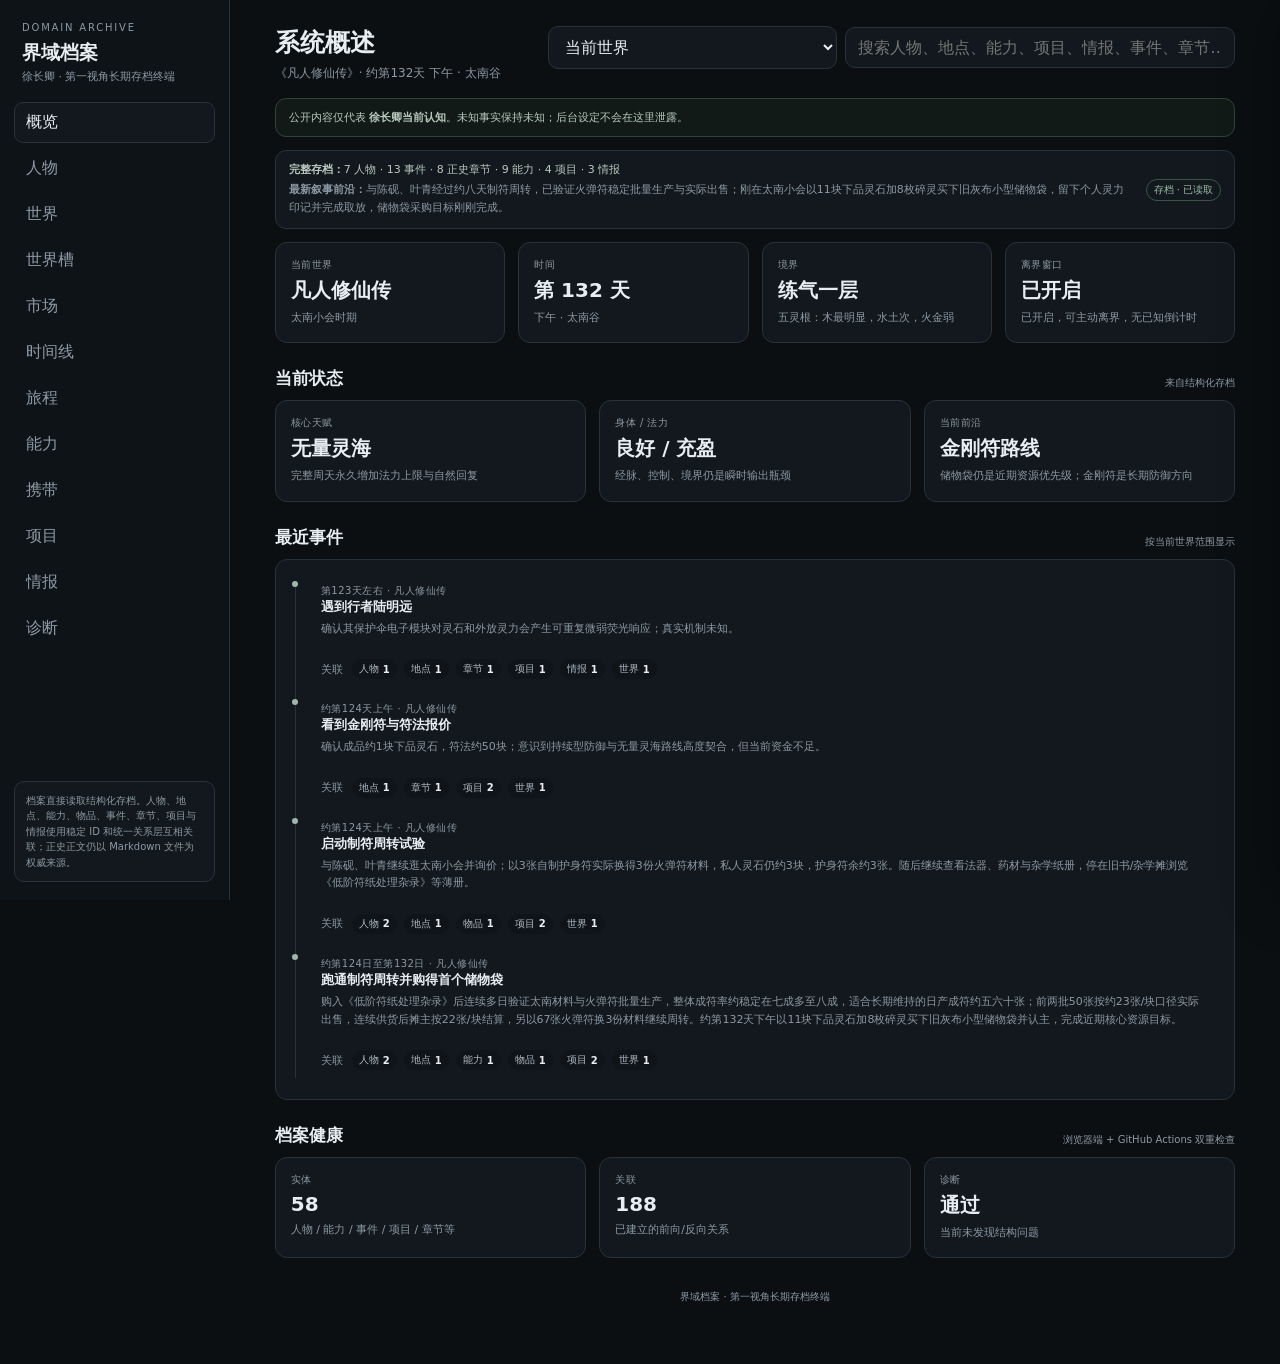
==== commit dd4084aa: "Load grouped archive UI and world slot" ====
--- a/index.html
+++ b/index.html
@@ -6,6 +6,7 @@
 <title>界域档案 · 徐长卿</title>
 <link rel="stylesheet" href="assets/next.css">
 <link rel="stylesheet" href="assets/next-relations.css">
+<link rel="stylesheet" href="assets/archive-ui-v2.css">
 </head>
 <body>
 <div class="app">
@@ -88,6 +89,8 @@
 
 <script src="assets/next.js" defer></script>
 <script src="assets/next-enhancements.js" defer></script>
+<script src="assets/next-market.js" defer></script>
 <script src="assets/next-relations.js" defer></script>
+<script src="assets/archive-ui-v2.js" defer></script>
 </body>
 </html>
--- a/assets/archive-ui-v2.css
+++ b/assets/archive-ui-v2.css
@@ -0,0 +1 @@
+.archive-group{grid-column:1/-1;margin-top:4px}.archive-group+.archive-group{margin-top:14px}.archive-group-head{display:flex;align-items:center;justify-content:space-between;gap:10px;margin:0 0 9px}.archive-group-head h3{margin:0;font-size:14px}.archive-group-head .count{font-size:10px;color:var(--muted);border:1px solid var(--line);border-radius:999px;padding:3px 7px}.archive-group-grid{display:grid;grid-template-columns:repeat(2,minmax(0,1fr));gap:13px}.archive-group-grid.people{grid-template-columns:repeat(3,minmax(0,1fr))}.archive-group.self{margin-bottom:16px}.market-summary{display:grid;grid-template-columns:repeat(3,minmax(0,1fr));gap:13px;margin-bottom:16px}.market-filterbar{display:flex;gap:7px;flex-wrap:wrap;margin-bottom:12px}.market-filterbar button{border:1px solid var(--line);border-radius:999px;background:var(--panel);color:var(--muted);padding:6px 10px;cursor:pointer;font-size:10px}.market-filterbar button.active,.market-filterbar button:hover{color:var(--text);border-color:#4b5c67}.market-groups{display:grid;gap:10px}.market-group{border:1px solid var(--line);border-radius:12px;background:var(--panel);overflow:hidden}.market-group summary{list-style:none;cursor:pointer;padding:13px 15px;display:flex;justify-content:space-between;gap:12px;align-items:center}.market-group summary::-webkit-details-marker{display:none}.market-group[open] summary{border-bottom:1px solid var(--line)}.market-group-title{font-size:13px;font-weight:650}.market-group-meta{font-size:10px;color:var(--muted)}.market-records{padding:8px 15px 14px;display:grid;gap:7px}.market-record{font-size:11px;line-height:1.6;color:var(--muted);padding:8px 0;border-bottom:1px solid rgba(41,50,58,.65)}.market-record:last-child{border-bottom:0}.market-record .record-main{color:var(--soft)}.worldslot-banner{border:1px solid #3d4d44;background:#101814;border-radius:12px;padding:14px 15px;margin-bottom:14px}.worldslot-banner .name{margin-bottom:6px}.worldslot-grid{display:grid;grid-template-columns:repeat(3,minmax(0,1fr));gap:9px}.worldslot-card{border:1px solid var(--line);border-radius:10px;background:var(--panel);padding:11px;min-width:0}.worldslot-card .slot-name{font-size:12px;font-weight:650}.worldslot-card .slot-meta{font-size:9px;color:var(--muted);margin-top:5px}.worldslot-card .slot-reason{font-size:10px;line-height:1.55;color:var(--muted);margin-top:7px}.world-market-compact{grid-column:1/-1}.world-market-link{margin-top:9px;border:1px solid var(--line);border-radius:8px;background:#0f1418;color:#abc0cd;padding:7px 10px;cursor:pointer;font-size:10px}.world-market-link:hover{color:var(--text)}@media(max-width:900px){.archive-group-grid.people,.worldslot-grid{grid-template-columns:repeat(2,minmax(0,1fr))}}@media(max-width:560px){.archive-group-grid,.archive-group-grid.people,.market-summary,.worldslot-grid{grid-template-columns:1fr}}
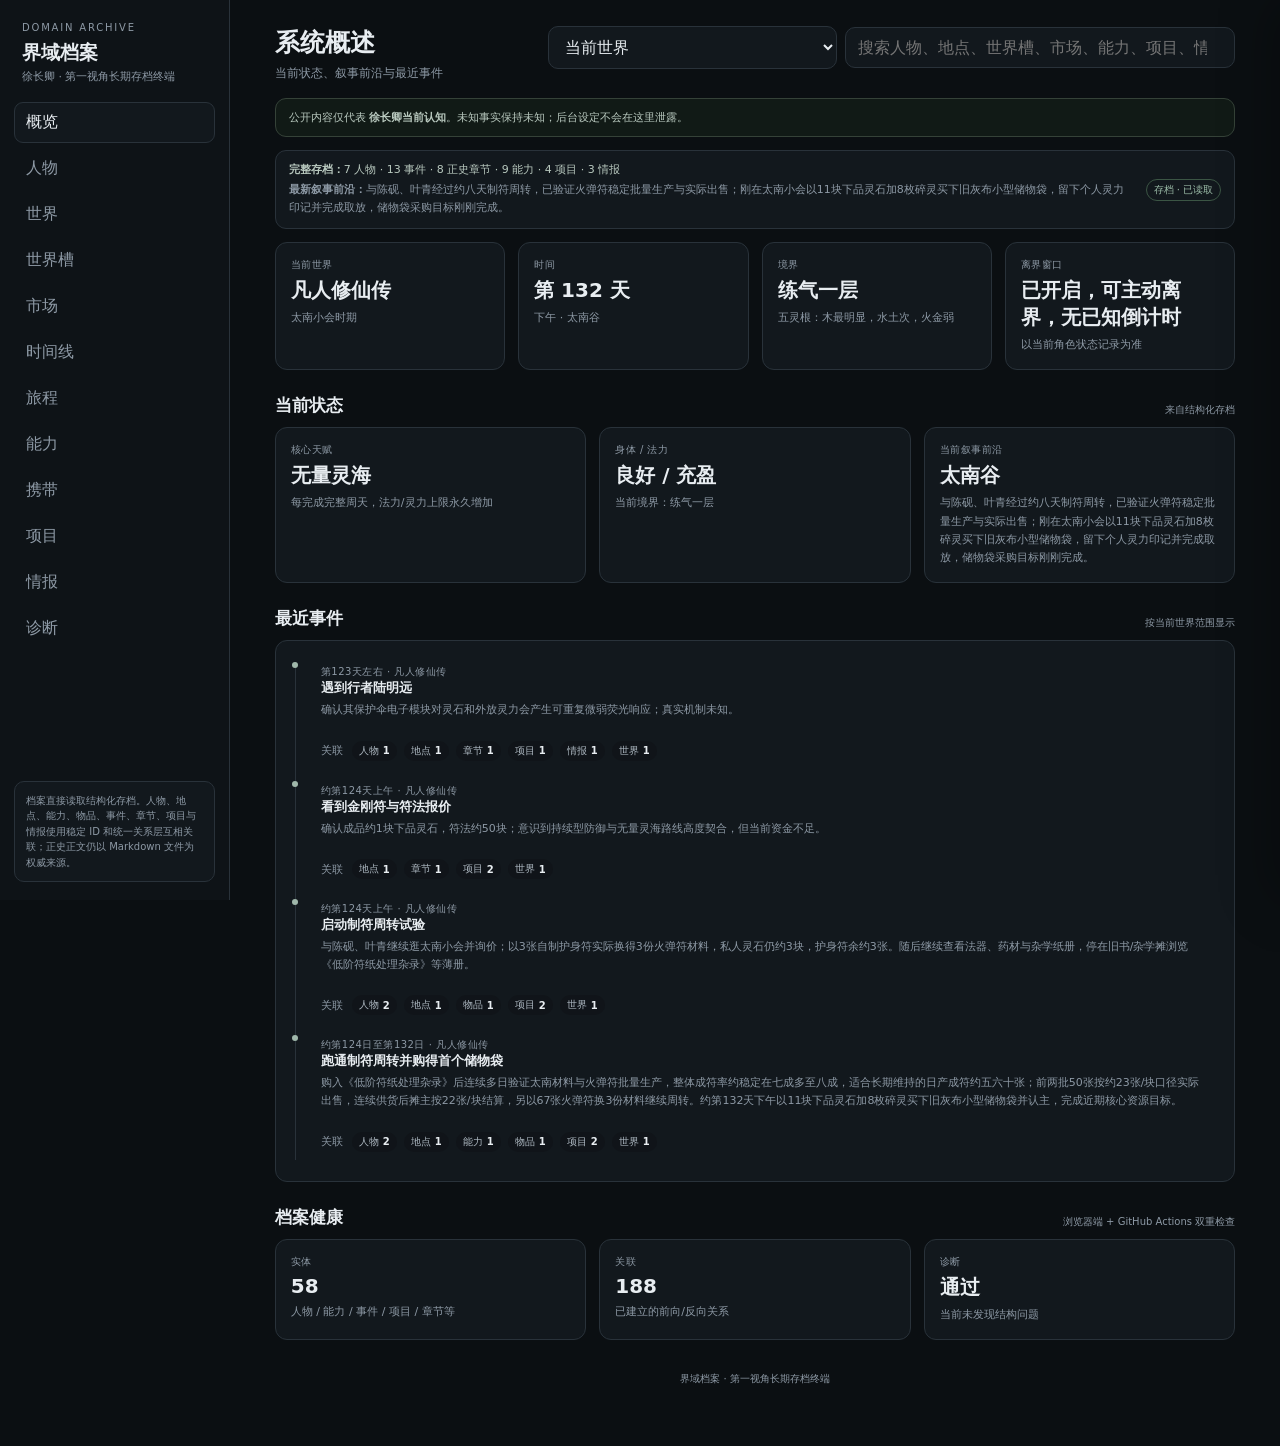
==== commit 7d6978e4: "Polish archive shell and accessibility contract" ====
--- a/index.html
+++ b/index.html
@@ -16,17 +16,17 @@
       <h1>界域档案</h1>
       <p id="brandPlayer">第一视角长期存档终端</p>
     </div>
-    <nav class="nav" id="nav">
-      <button class="active" data-tab="overview">概览</button>
-      <button data-tab="people">人物</button>
-      <button data-tab="world">世界</button>
-      <button data-tab="timeline">时间线</button>
-      <button data-tab="journey">旅程</button>
-      <button data-tab="abilities">能力</button>
-      <button data-tab="inventory">携带</button>
-      <button data-tab="projects">项目</button>
-      <button data-tab="intel">情报</button>
-      <button data-tab="diagnostics">诊断</button>
+    <nav class="nav" id="nav" aria-label="档案页面">
+      <button type="button" class="active" data-tab="overview">概览</button>
+      <button type="button" data-tab="people">人物</button>
+      <button type="button" data-tab="world">世界</button>
+      <button type="button" data-tab="timeline">时间线</button>
+      <button type="button" data-tab="journey">旅程</button>
+      <button type="button" data-tab="abilities">能力</button>
+      <button type="button" data-tab="inventory">携带</button>
+      <button type="button" data-tab="projects">项目</button>
+      <button type="button" data-tab="intel">情报</button>
+      <button type="button" data-tab="diagnostics">诊断</button>
     </nav>
     <div class="side-note">档案直接读取结构化存档。人物、地点、能力、物品、事件、章节、项目与情报使用稳定 ID 和统一关系层互相关联；正史正文仍以 Markdown 文件为权威来源。</div>
   </aside>
@@ -36,12 +36,12 @@
       <div><h2 id="pageTitle">系统概述</h2><p id="pageSub">正在读取结构化档案……</p></div>
       <div class="top-controls">
         <select id="scope" class="scope" aria-label="世界范围"><option value="current">当前世界</option><option value="all">全部世界</option></select>
-        <input id="search" class="search" placeholder="搜索人物、地点、能力、项目、情报、事件、章节……">
+        <input id="search" class="search" type="search" autocomplete="off" aria-label="搜索档案" placeholder="搜索人物、地点、世界槽、市场、能力、项目、情报、事件、章节……">
       </div>
     </div>
 
     <div class="notice">公开内容仅代表 <b>徐长卿当前认知</b>。未知事实保持未知；后台设定不会在这里泄露。</div>
-    <div class="sync" id="syncBox"><span>正在读取存档状态……</span><span class="badge">读取中</span></div>
+    <div class="sync" id="syncBox" aria-live="polite"><span>正在读取存档状态……</span><span class="badge">读取中</span></div>
 
     <section id="overview" class="section active">
       <div id="overviewCards" class="grid c4"></div>
@@ -57,7 +57,7 @@
     <section id="world" class="section">
       <div id="worldGrid" class="grid c3"></div>
       <div class="head"><h3>已知地点</h3></div><div id="locationsGrid" class="grid c3"></div>
-      <div class="head"><h3>已知规则与市场</h3></div><div id="worldDetails" class="grid c2"></div>
+      <div class="head"><h3>已知规则与市场摘要</h3></div><div id="worldDetails" class="grid c2"></div>
     </section>
     <section id="timeline" class="section"><div class="card"><div id="timelineGrid" class="timeline"></div></div></section>
     <section id="journey" class="section"><div id="journeyGrid" class="grid c2"></div></section>
@@ -82,7 +82,7 @@
 <aside id="drawer" class="drawer" aria-label="档案详情">
   <div class="drawer-head">
     <div><div id="drawerKicker" class="drawer-kicker">档案详情</div><div id="drawerTitle" class="drawer-title">—</div></div>
-    <button id="drawerClose" class="drawer-close" aria-label="关闭">×</button>
+    <button type="button" id="drawerClose" class="drawer-close" aria-label="关闭">×</button>
   </div>
   <div id="drawerBody" class="drawer-body"></div>
 </aside>
@@ -93,4 +93,4 @@
 <script src="assets/next-relations.js" defer></script>
 <script src="assets/archive-ui-v2.js" defer></script>
 </body>
-</html>
+</html>
--- a/assets/archive-ui-v2.css
+++ b/assets/archive-ui-v2.css
@@ -1 +1 @@
-.archive-group{grid-column:1/-1;margin-top:4px}.archive-group+.archive-group{margin-top:14px}.archive-group-head{display:flex;align-items:center;justify-content:space-between;gap:10px;margin:0 0 9px}.archive-group-head h3{margin:0;font-size:14px}.archive-group-head .count{font-size:10px;color:var(--muted);border:1px solid var(--line);border-radius:999px;padding:3px 7px}.archive-group-grid{display:grid;grid-template-columns:repeat(2,minmax(0,1fr));gap:13px}.archive-group-grid.people{grid-template-columns:repeat(3,minmax(0,1fr))}.archive-group.self{margin-bottom:16px}.market-summary{display:grid;grid-template-columns:repeat(3,minmax(0,1fr));gap:13px;margin-bottom:16px}.market-filterbar{display:flex;gap:7px;flex-wrap:wrap;margin-bottom:12px}.market-filterbar button{border:1px solid var(--line);border-radius:999px;background:var(--panel);color:var(--muted);padding:6px 10px;cursor:pointer;font-size:10px}.market-filterbar button.active,.market-filterbar button:hover{color:var(--text);border-color:#4b5c67}.market-groups{display:grid;gap:10px}.market-group{border:1px solid var(--line);border-radius:12px;background:var(--panel);overflow:hidden}.market-group summary{list-style:none;cursor:pointer;padding:13px 15px;display:flex;justify-content:space-between;gap:12px;align-items:center}.market-group summary::-webkit-details-marker{display:none}.market-group[open] summary{border-bottom:1px solid var(--line)}.market-group-title{font-size:13px;font-weight:650}.market-group-meta{font-size:10px;color:var(--muted)}.market-records{padding:8px 15px 14px;display:grid;gap:7px}.market-record{font-size:11px;line-height:1.6;color:var(--muted);padding:8px 0;border-bottom:1px solid rgba(41,50,58,.65)}.market-record:last-child{border-bottom:0}.market-record .record-main{color:var(--soft)}.worldslot-banner{border:1px solid #3d4d44;background:#101814;border-radius:12px;padding:14px 15px;margin-bottom:14px}.worldslot-banner .name{margin-bottom:6px}.worldslot-grid{display:grid;grid-template-columns:repeat(3,minmax(0,1fr));gap:9px}.worldslot-card{border:1px solid var(--line);border-radius:10px;background:var(--panel);padding:11px;min-width:0}.worldslot-card .slot-name{font-size:12px;font-weight:650}.worldslot-card .slot-meta{font-size:9px;color:var(--muted);margin-top:5px}.worldslot-card .slot-reason{font-size:10px;line-height:1.55;color:var(--muted);margin-top:7px}.world-market-compact{grid-column:1/-1}.world-market-link{margin-top:9px;border:1px solid var(--line);border-radius:8px;background:#0f1418;color:#abc0cd;padding:7px 10px;cursor:pointer;font-size:10px}.world-market-link:hover{color:var(--text)}@media(max-width:900px){.archive-group-grid.people,.worldslot-grid{grid-template-columns:repeat(2,minmax(0,1fr))}}@media(max-width:560px){.archive-group-grid,.archive-group-grid.people,.market-summary,.worldslot-grid{grid-template-columns:1fr}}
+.archive-filterbar{display:flex;gap:7px;flex-wrap:wrap;margin:0 0 13px;padding:2px 0}.archive-filterbar button{display:inline-flex;align-items:center;gap:6px;border:1px solid var(--line);border-radius:999px;background:var(--panel);color:var(--muted);padding:6px 10px;cursor:pointer;font-size:10px;line-height:1}.archive-filterbar button:hover,.archive-filterbar button.active{color:var(--text);border-color:#4b5c67;background:#161e24}.archive-filterbar .filter-count{display:inline-flex;align-items:center;justify-content:center;min-width:18px;height:18px;padding:0 5px;border-radius:999px;background:#0d1216;color:#7f8d97;font-size:9px}.archive-filterbar button.active .filter-count{color:#b9c7cf;background:#10171c}.market-summary{display:grid;grid-template-columns:repeat(3,minmax(0,1fr));gap:13px;margin-bottom:14px}.market-filterbar{margin-bottom:12px}.market-groups{display:grid;gap:10px}.market-group{border:1px solid var(--line);border-radius:12px;background:var(--panel);overflow:hidden}.market-group summary{list-style:none;cursor:pointer;padding:13px 15px;display:flex;justify-content:space-between;gap:12px;align-items:center}.market-group summary::-webkit-details-marker{display:none}.market-group[open] summary{border-bottom:1px solid var(--line)}.market-group-title{font-size:13px;font-weight:650}.market-group-meta{font-size:10px;color:var(--muted);text-align:right}.market-records{padding:8px 15px 14px;display:grid;gap:7px}.market-record{font-size:11px;line-height:1.6;color:var(--muted);padding:8px 0;border-bottom:1px solid rgba(41,50,58,.65)}.market-record:last-child{border-bottom:0}.market-record .record-main{color:var(--soft)}.worldslot-banner{border:1px solid #3d4d44;background:#101814;border-radius:12px;padding:13px 15px;margin-bottom:12px}.worldslot-banner .name{margin-bottom:5px}.worldslot-grid{display:grid;grid-template-columns:repeat(3,minmax(0,1fr));gap:9px}.worldslot-card{border:1px solid var(--line);border-radius:10px;background:var(--panel);padding:11px;min-width:0}.worldslot-card .slot-name{font-size:12px;font-weight:650}.worldslot-card .slot-meta{font-size:9px;color:var(--muted);margin-top:5px}.worldslot-card .slot-reason{font-size:10px;line-height:1.5;color:var(--muted);margin-top:7px}.world-market-compact{grid-column:1/-1}.world-market-link{margin-top:9px;border:1px solid var(--line);border-radius:8px;background:#0f1418;color:#abc0cd;padding:7px 10px;cursor:pointer;font-size:10px}.world-market-link:hover{color:var(--text)}#peopleGrid,#abilitiesGrid,#inventoryGrid,#projectsGrid,#intelGrid,#journeyGrid,#worldGrid{align-items:start}.section>.archive-filterbar:first-child{margin-top:0}.card[hidden],.entity-card[hidden]{display:none!important}@media(max-width:900px){.worldslot-grid{grid-template-columns:repeat(2,minmax(0,1fr))}.market-group summary{align-items:flex-start;flex-direction:column;gap:5px}.market-group-meta{text-align:left}}@media(max-width:560px){.market-summary,.worldslot-grid{grid-template-columns:1fr}.archive-filterbar{gap:6px}.archive-filterbar button{padding:6px 9px}.archive-filterbar .filter-count{min-width:17px;height:17px}.worldslot-card{padding:10px}}
